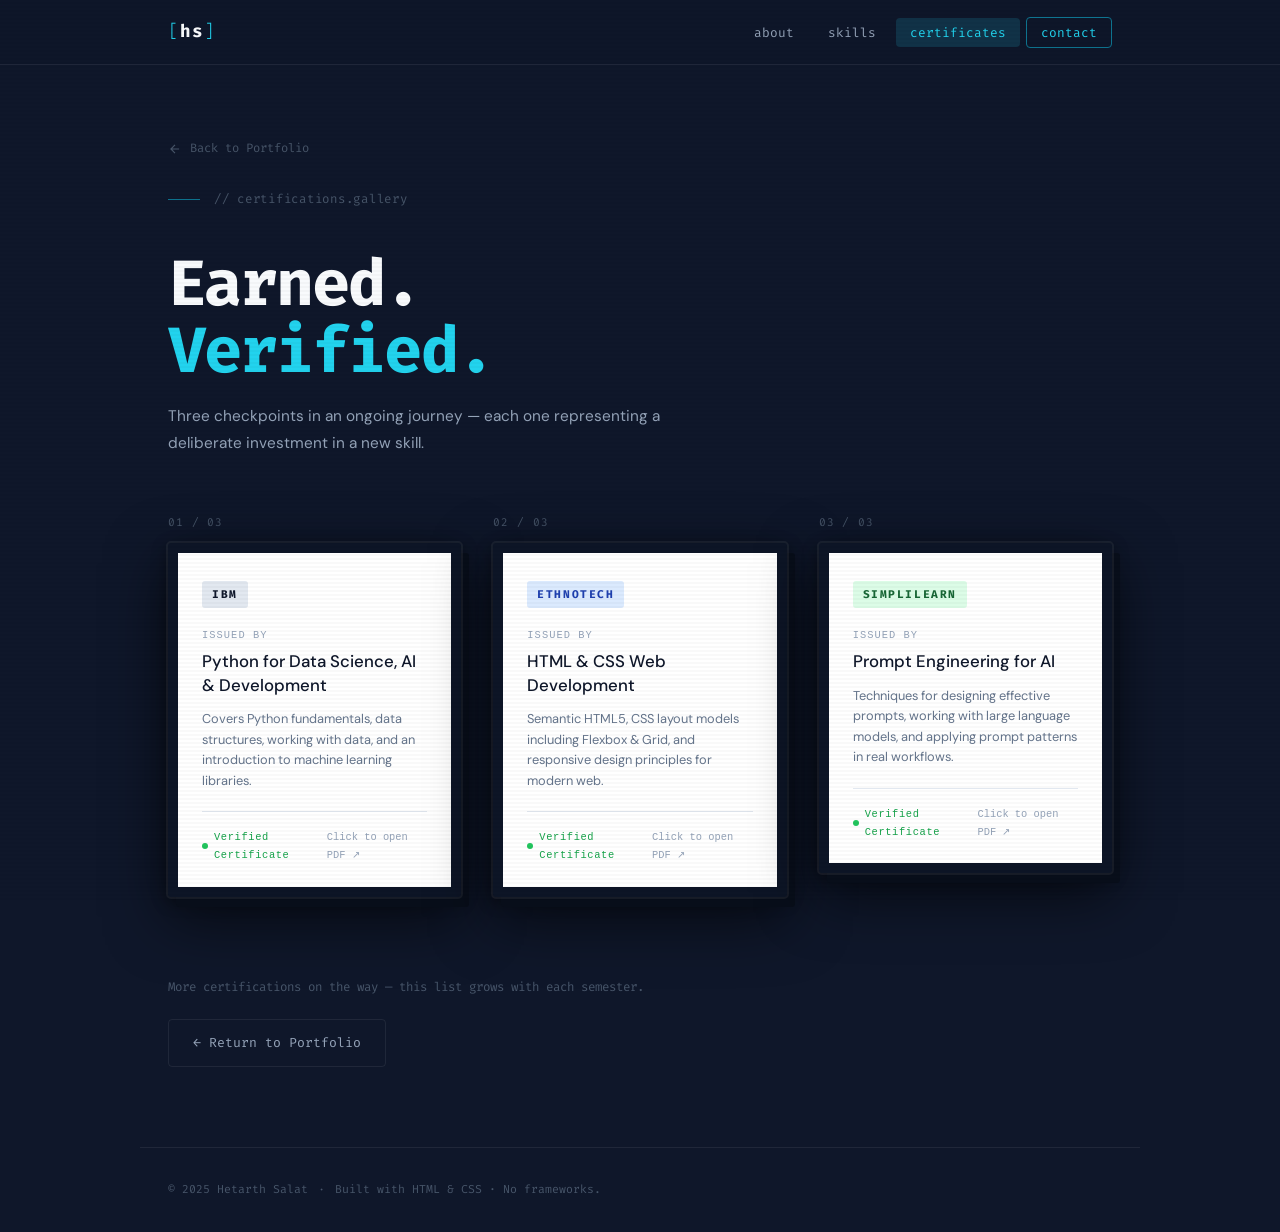
==== certifications.html @ 566e324a "Initial commit" ====
<!DOCTYPE html>
<html lang="en">
<head>
  <meta charset="UTF-8" />
  <meta name="viewport" content="width=device-width, initial-scale=1.0" />
  <title>Certifications — Hetarth Salat</title>
  <link rel="preconnect" href="https://fonts.googleapis.com" />
  <link rel="preconnect" href="https://fonts.gstatic.com" crossorigin />
  <link href="https://fonts.googleapis.com/css2?family=Fira+Code:wght@300;400;500;600;700&family=DM+Sans:wght@300;400;500&display=swap" rel="stylesheet" />
  <link rel="stylesheet" href="styles.css" />
</head>
<body>

  <div class="scanlines" aria-hidden="true"></div>

  <!-- ═══════════════════════════════
       NAVBAR
  ═══════════════════════════════ -->
  <header class="site-header">
    <nav class="nav-container">
      <a href="index.html" class="nav-logo">
        <span class="logo-bracket">[</span>hs<span class="logo-bracket">]</span>
      </a>
      <ul class="nav-links">
        <li><a href="index.html#about">about</a></li>
        <li><a href="index.html#skills">skills</a></li>
        <li><a href="certifications.html" class="nav-active">certificates</a></li>
        <li><a href="index.html#contact" class="nav-cta">contact</a></li>
      </ul>
      <button class="nav-hamburger" aria-label="Toggle menu" onclick="document.querySelector('.nav-links').classList.toggle('open')">
        <span></span><span></span><span></span>
      </button>
    </nav>
  </header>

  <main>

    <!-- ═══════════════════════════════
         PAGE HEADER
    ═══════════════════════════════ -->
    <section class="certs-page-hero">
      <a href="index.html" class="back-link">
        <svg xmlns="http://www.w3.org/2000/svg" width="14" height="14" fill="none" stroke="currentColor" stroke-width="2" viewBox="0 0 24 24"><path d="M19 12H5M12 5l-7 7 7 7"/></svg>
        Back to Portfolio
      </a>
      <div class="section-label" style="margin-top: 24px;">
        <span class="label-line"></span>
        <span class="label-text">// certifications.gallery</span>
      </div>
      <h1 class="certs-page-title">Earned.<br><span class="accent">Verified.</span></h1>
      <p class="certs-page-sub">
        Three checkpoints in an ongoing journey — each one representing a deliberate investment in a new skill.
      </p>
    </section>

    <!-- ═══════════════════════════════
         CERTIFICATE GALLERY
    ═══════════════════════════════ -->
    <section class="certs-gallery-section">
      <div class="certs-gallery-grid">

        <!-- IBM Python -->
        <article class="cert-frame-wrap">
          <div class="cert-frame-label">01 / 03</div>
          <a href="assets/ibm-python.pdf" target="_blank" rel="noopener" class="cert-frame">
            <div class="cert-frame-inner">
              <div class="cert-issuer-logo">IBM</div>
              <div class="cert-frame-body">
                <p class="cert-issued-by">Issued by</p>
                <h2 class="cert-title">Python for Data Science, AI &amp; Development</h2>
                <p class="cert-desc">
                  Covers Python fundamentals, data structures, working with data, and an introduction to machine learning libraries.
                </p>
              </div>
              <div class="cert-frame-footer">
                <span class="cert-verified">
                  <span class="verified-dot"></span>
                  Verified Certificate
                </span>
                <span class="cert-open-hint">Click to open PDF ↗</span>
              </div>
            </div>
          </a>
        </article>

        <!-- Ethnotech HTML/CSS -->
        <article class="cert-frame-wrap">
          <div class="cert-frame-label">02 / 03</div>
          <a href="assets/ethnotech-htmlcss.pdf" target="_blank" rel="noopener" class="cert-frame">
            <div class="cert-frame-inner">
              <div class="cert-issuer-logo ethnotech">Ethnotech</div>
              <div class="cert-frame-body">
                <p class="cert-issued-by">Issued by</p>
                <h2 class="cert-title">HTML &amp; CSS Web Development</h2>
                <p class="cert-desc">
                  Semantic HTML5, CSS layout models including Flexbox &amp; Grid, and responsive design principles for modern web.
                </p>
              </div>
              <div class="cert-frame-footer">
                <span class="cert-verified">
                  <span class="verified-dot"></span>
                  Verified Certificate
                </span>
                <span class="cert-open-hint">Click to open PDF ↗</span>
              </div>
            </div>
          </a>
        </article>

        <!-- Simplilearn Prompt Engineering -->
        <article class="cert-frame-wrap">
          <div class="cert-frame-label">03 / 03</div>
          <a href="assets/simplilearn-prompt.pdf" target="_blank" rel="noopener" class="cert-frame">
            <div class="cert-frame-inner">
              <div class="cert-issuer-logo simplilearn">Simplilearn</div>
              <div class="cert-frame-body">
                <p class="cert-issued-by">Issued by</p>
                <h2 class="cert-title">Prompt Engineering for AI</h2>
                <p class="cert-desc">
                  Techniques for designing effective prompts, working with large language models, and applying prompt patterns in real workflows.
                </p>
              </div>
              <div class="cert-frame-footer">
                <span class="cert-verified">
                  <span class="verified-dot"></span>
                  Verified Certificate
                </span>
                <span class="cert-open-hint">Click to open PDF ↗</span>
              </div>
            </div>
          </a>
        </article>

      </div>
    </section>

    <!-- ═══════════════════════════════
         BACK CTA
    ═══════════════════════════════ -->
    <section class="certs-back-section">
      <p class="certs-back-note">More certifications on the way — this list grows with each semester.</p>
      <a href="index.html" class="btn-ghost">← Return to Portfolio</a>
    </section>

  </main>

  <footer class="site-footer">
    <span class="footer-copy">© 2025 Hetarth Salat</span>
    <span class="footer-sep">·</span>
    <span class="footer-built">Built with HTML &amp; CSS · No frameworks.</span>
  </footer>

</body>
</html>
---- styles.css ----
/* ═══════════════════════════════════════════════════
   Hetarth Salat — Portfolio Stylesheet
   Deep Winter / Coder Mode
   Shared by index.html & certifications.html
═══════════════════════════════════════════════════ */

/* ── CSS Custom Properties ── */
:root {
  --bg:           #0f172a;
  --bg-surface:   #1a2540;
  --bg-elevated:  #1e2d45;
  --bg-card:      #162035;
  --accent:       #22d3ee;
  --accent-glow:  rgba(34, 211, 238, 0.15);
  --accent-dim:   #0e7490;
  --text:         #f8fafc;
  --text-muted:   #94a3b8;
  --text-dim:     #475569;
  --border:       rgba(255, 255, 255, 0.07);
  --border-hover: rgba(34, 211, 238, 0.35);
  --green:        #4ade80;
  --green-bg:     rgba(74, 222, 128, 0.08);

  --font-mono:    'Fira Code', 'Courier New', monospace;
  --font-body:    'DM Sans', sans-serif;

  --radius-sm:    4px;
  --radius:       8px;
  --radius-lg:    14px;
  --ease:         cubic-bezier(0.22, 1, 0.36, 1);
}

/* ── Reset ── */
*, *::before, *::after {
  box-sizing: border-box;
  margin: 0;
  padding: 0;
}

html { scroll-behavior: smooth; }

body {
  background-color: var(--bg);
  color: var(--text);
  font-family: var(--font-body);
  font-size: 16px;
  line-height: 1.75;
  min-height: 100vh;
  -webkit-font-smoothing: antialiased;
  overflow-x: hidden;
}

a { text-decoration: none; color: inherit; }
strong { color: var(--text); font-weight: 500; }
img, svg { display: block; }

/* ── Scanlines ── */
.scanlines {
  pointer-events: none;
  position: fixed;
  inset: 0;
  z-index: 999;
  background: repeating-linear-gradient(
    to bottom,
    transparent,
    transparent 2px,
    rgba(0, 0, 0, 0.04) 2px,
    rgba(0, 0, 0, 0.04) 4px
  );
  opacity: 0.6;
}

/* ── Shared utility ── */
.accent { color: var(--accent); }

/* ═══════════════════════════════════════════════════
   NAVBAR
═══════════════════════════════════════════════════ */
.site-header {
  position: sticky;
  top: 0;
  z-index: 50;
  backdrop-filter: blur(14px);
  -webkit-backdrop-filter: blur(14px);
  background: rgba(15, 23, 42, 0.82);
  border-bottom: 1px solid var(--border);
}

.nav-container {
  max-width: 1000px;
  margin: 0 auto;
  padding: 0 28px;
  height: 64px;
  display: flex;
  align-items: center;
  justify-content: space-between;
}

.nav-logo {
  font-family: var(--font-mono);
  font-size: 1.1rem;
  font-weight: 700;
  color: var(--text);
  letter-spacing: 0.06em;
  transition: color 0.2s;
}
.nav-logo:hover { color: var(--accent); }

.logo-bracket {
  color: var(--accent);
  font-weight: 300;
}

.nav-links {
  list-style: none;
  display: flex;
  align-items: center;
  gap: 6px;
}

.nav-links a {
  font-family: var(--font-mono);
  font-size: 0.8rem;
  color: var(--text-muted);
  padding: 6px 14px;
  border-radius: var(--radius-sm);
  transition: color 0.2s, background 0.2s;
}
.nav-links a:hover,
.nav-links a.nav-active {
  color: var(--accent);
  background: var(--accent-glow);
}

.nav-cta {
  border: 1px solid var(--accent-dim) !important;
  color: var(--accent) !important;
}
.nav-cta:hover {
  background: var(--accent) !important;
  color: var(--bg) !important;
}

/* Hamburger */
.nav-hamburger {
  display: none;
  flex-direction: column;
  gap: 5px;
  background: none;
  border: none;
  cursor: pointer;
  padding: 6px;
}
.nav-hamburger span {
  display: block;
  width: 22px;
  height: 2px;
  background: var(--text-muted);
  border-radius: 2px;
  transition: 0.3s;
}

/* ═══════════════════════════════════════════════════
   SECTION SHARED ELEMENTS
═══════════════════════════════════════════════════ */
.section-label {
  display: flex;
  align-items: center;
  gap: 14px;
  margin-bottom: 40px;
}

.label-line {
  width: 32px;
  height: 1px;
  background: var(--accent-dim);
}

.label-text {
  font-family: var(--font-mono);
  font-size: 0.78rem;
  color: var(--text-dim);
  letter-spacing: 0.06em;
}

/* Buttons */
.btn-primary {
  display: inline-flex;
  align-items: center;
  gap: 8px;
  font-family: var(--font-mono);
  font-size: 0.82rem;
  padding: 12px 24px;
  background: var(--accent);
  color: var(--bg);
  border-radius: var(--radius-sm);
  font-weight: 600;
  transition: opacity 0.2s, transform 0.2s var(--ease);
}
.btn-primary:hover { opacity: 0.88; transform: translateY(-1px); }

.btn-ghost {
  display: inline-flex;
  align-items: center;
  gap: 8px;
  font-family: var(--font-mono);
  font-size: 0.82rem;
  padding: 12px 24px;
  background: transparent;
  color: var(--text-muted);
  border: 1px solid var(--border);
  border-radius: var(--radius-sm);
  transition: color 0.2s, border-color 0.2s, transform 0.2s var(--ease);
}
.btn-ghost:hover {
  color: var(--accent);
  border-color: var(--accent-dim);
  transform: translateY(-1px);
}

/* ═══════════════════════════════════════════════════
   HERO
═══════════════════════════════════════════════════ */
.hero-section {
  position: relative;
  max-width: 1000px;
  margin: 0 auto;
  padding: 110px 28px 90px;
  overflow: hidden;
  animation: fadeSlideUp 0.8s var(--ease) both;
}

@keyframes fadeSlideUp {
  from { opacity: 0; transform: translateY(32px); }
  to   { opacity: 1; transform: translateY(0); }
}

.hero-eyebrow {
  display: inline-flex;
  align-items: center;
  gap: 10px;
  font-family: var(--font-mono);
  font-size: 0.76rem;
  color: var(--text-dim);
  margin-bottom: 24px;
  letter-spacing: 0.08em;
  text-transform: uppercase;
}

.eyebrow-dot {
  width: 6px;
  height: 6px;
  background: var(--accent);
  border-radius: 50%;
  animation: pulse 2s ease-in-out infinite;
}

@keyframes pulse {
  0%, 100% { box-shadow: 0 0 0 0 rgba(34,211,238,0.5); }
  50%       { box-shadow: 0 0 0 7px rgba(34,211,238,0); }
}

.hero-inner { position: relative; z-index: 1; }

.hero-name {
  font-family: var(--font-mono);
  font-size: clamp(2.8rem, 7vw, 5.2rem);
  font-weight: 700;
  line-height: 1.05;
  letter-spacing: -0.03em;
  margin-bottom: 20px;
}

.hero-name-line {
  display: block;
}

.hero-descriptor {
  font-family: var(--font-body);
  font-size: 1rem;
  color: var(--text-muted);
  margin-bottom: 36px;
}

.descriptor-tag {
  font-family: var(--font-mono);
  font-size: 0.8rem;
  color: var(--text-dim);
  margin: 0 6px;
}

.hero-actions {
  display: flex;
  gap: 14px;
  flex-wrap: wrap;
}

/* Decorative Art */
.hero-grid-art {
  position: absolute;
  right: 0;
  top: 50%;
  transform: translateY(-50%);
  width: 280px;
  height: 260px;
  opacity: 0.08;
  pointer-events: none;
}

.grid-line {
  position: absolute;
  background: var(--accent);
}
.gl-1 { width: 1px; height: 100%; left: 33%; }
.gl-2 { width: 1px; height: 100%; left: 66%; }
.gl-3 { width: 100%; height: 1px; top: 50%; }

.grid-number {
  position: absolute;
  font-family: var(--font-mono);
  font-size: 0.6rem;
  color: var(--accent);
}
.gn-1 { top: 4px; left: 34%; }
.gn-2 { top: 4px; left: 67%; }
.gn-3 { top: 52%; left: 4px; }

/* ═══════════════════════════════════════════════════
   ABOUT
═══════════════════════════════════════════════════ */
.about-section {
  max-width: 1000px;
  margin: 0 auto;
  padding: 80px 28px;
  animation: fadeSlideUp 0.8s 0.1s var(--ease) both;
}

.about-grid {
  display: grid;
  grid-template-columns: 1fr 1fr;
  gap: 36px;
  align-items: start;
}

/* Code panel */
.about-code-panel {
  background: var(--bg-card);
  border: 1px solid var(--border);
  border-radius: var(--radius-lg);
  overflow: hidden;
  font-family: var(--font-mono);
}

.code-panel-header {
  display: flex;
  align-items: center;
  gap: 7px;
  padding: 12px 16px;
  background: rgba(0,0,0,0.25);
  border-bottom: 1px solid var(--border);
}

.dot {
  width: 12px;
  height: 12px;
  border-radius: 50%;
}
.dot.red    { background: #ff5f57; }
.dot.yellow { background: #febc2e; }
.dot.green  { background: #28c840; }

.code-filename {
  font-size: 0.72rem;
  color: var(--text-dim);
  margin-left: 6px;
  letter-spacing: 0.04em;
}

.code-body {
  padding: 24px 22px;
  font-size: 0.82rem;
  line-height: 2;
  overflow-x: auto;
}

.json-brace { color: var(--text-muted); }
.json-key   { color: var(--accent); }
.json-str   { color: #a5f3fc; }

/* Narrative */
.about-heading {
  font-family: var(--font-mono);
  font-size: clamp(1.8rem, 4vw, 2.8rem);
  font-weight: 700;
  line-height: 1.15;
  letter-spacing: -0.02em;
  margin-bottom: 24px;
}

.about-body {
  font-size: 0.95rem;
  color: var(--text-muted);
  margin-bottom: 14px;
}

.about-quote {
  font-family: var(--font-mono);
  font-size: 0.82rem !important;
  color: var(--text-dim) !important;
  border-left: 2px solid var(--accent-dim);
  padding: 10px 16px;
  background: var(--accent-glow);
  border-radius: 0 var(--radius-sm) var(--radius-sm) 0;
  margin-top: 20px;
  margin-bottom: 24px !important;
}

.about-tags {
  display: flex;
  flex-wrap: wrap;
  gap: 8px;
}

.tag {
  font-family: var(--font-mono);
  font-size: 0.72rem;
  padding: 4px 12px;
  border-radius: 20px;
  border: 1px solid var(--border-hover);
  color: var(--accent);
  background: var(--accent-glow);
  letter-spacing: 0.04em;
}

/* ═══════════════════════════════════════════════════
   SKILLS
═══════════════════════════════════════════════════ */
.skills-section {
  max-width: 1000px;
  margin: 0 auto;
  padding: 80px 28px;
  animation: fadeSlideUp 0.8s 0.2s var(--ease) both;
}

.section-subtitle {
  font-family: var(--font-mono);
  font-size: 0.78rem;
  color: var(--text-dim);
  margin-top: -26px;
  margin-bottom: 44px;
}

/* 4-column auto-fit grid */
.skills-grid {
  display: grid;
  grid-template-columns: repeat(auto-fit, minmax(150px, 1fr));
  gap: 18px;
}

.skill-card {
  background: var(--bg-card);
  border: 1px solid var(--border);
  border-radius: var(--radius);
  padding: 22px 18px 20px;
  transition: border-color 0.25s, transform 0.25s var(--ease), box-shadow 0.25s;
  cursor: default;
}

.skill-card:hover {
  border-color: var(--border-hover);
  transform: translateY(-5px);
  box-shadow: 0 16px 40px rgba(0,0,0,0.3);
}

.skill-card-top {
  display: flex;
  align-items: center;
  justify-content: space-between;
  margin-bottom: 14px;
}

.skill-lang-tag {
  font-family: var(--font-mono);
  font-size: 0.68rem;
  color: var(--accent);
  letter-spacing: 0.06em;
}

.skill-status {
  font-family: var(--font-mono);
  font-size: 0.62rem;
  color: var(--green);
  background: var(--green-bg);
  border: 1px solid rgba(74,222,128,0.2);
  padding: 2px 7px;
  border-radius: 20px;
}

.skill-name {
  font-family: var(--font-mono);
  font-size: 0.94rem;
  font-weight: 600;
  color: var(--text);
  margin-bottom: 10px;
}

.skill-focus {
  font-size: 0.78rem;
  color: var(--text-dim);
  line-height: 1.5;
  margin-bottom: 18px;
  min-height: 52px;
}

.focus-label {
  font-family: var(--font-mono);
  color: var(--text-muted);
  font-size: 0.72rem;
  display: block;
  margin-bottom: 4px;
}

.skill-progress-wrap {
  display: flex;
  align-items: center;
  gap: 10px;
}

.skill-progress-bar {
  flex: 1;
  height: 3px;
  background: rgba(255,255,255,0.06);
  border-radius: 2px;
  overflow: hidden;
  position: relative;
}

.skill-progress-bar::after {
  content: '';
  display: block;
  height: 100%;
  width: var(--pct);
  background: var(--accent);
  border-radius: 2px;
  transition: width 1.2s var(--ease);
}

.skill-pct {
  font-family: var(--font-mono);
  font-size: 0.68rem;
  color: var(--text-dim);
  min-width: 28px;
}

.skills-note {
  display: flex;
  align-items: center;
  gap: 10px;
  margin-top: 28px;
  font-family: var(--font-mono);
  font-size: 0.74rem;
  color: var(--text-dim);
}

.note-icon { color: var(--accent); }

/* ═══════════════════════════════════════════════════
   CERTS CTA BANNER (index page)
═══════════════════════════════════════════════════ */
.certs-cta-section {
  max-width: 1000px;
  margin: 0 auto;
  padding: 0 28px 80px;
}

.certs-cta-inner {
  display: flex;
  align-items: center;
  justify-content: space-between;
  flex-wrap: wrap;
  gap: 24px;
  background: var(--bg-elevated);
  border: 1px solid var(--border);
  border-radius: var(--radius-lg);
  padding: 32px 36px;
  position: relative;
  overflow: hidden;
}

.certs-cta-inner::before {
  content: '';
  position: absolute;
  top: 0; left: 0; right: 0;
  height: 1px;
  background: linear-gradient(to right, transparent, var(--accent), transparent);
}

.certs-cta-heading {
  font-family: var(--font-mono);
  font-size: 1.2rem;
  font-weight: 600;
  color: var(--text);
  margin-bottom: 6px;
}

.certs-cta-body {
  font-size: 0.88rem;
  color: var(--text-muted);
}

.certs-cta-btn {
  display: inline-flex;
  align-items: center;
  gap: 10px;
  font-family: var(--font-mono);
  font-size: 0.82rem;
  font-weight: 600;
  padding: 13px 26px;
  background: var(--accent);
  color: var(--bg);
  border-radius: var(--radius-sm);
  white-space: nowrap;
  transition: opacity 0.2s, transform 0.2s var(--ease);
}
.certs-cta-btn:hover { opacity: 0.88; transform: translateY(-2px); }

/* ═══════════════════════════════════════════════════
   CONTACT
═══════════════════════════════════════════════════ */
.contact-section {
  max-width: 1000px;
  margin: 0 auto;
  padding: 80px 28px;
  border-top: 1px solid var(--border);
}

.contact-heading {
  font-family: var(--font-mono);
  font-size: clamp(1.8rem, 4vw, 2.8rem);
  font-weight: 700;
  letter-spacing: -0.02em;
  margin-bottom: 12px;
}

.contact-sub {
  font-size: 0.95rem;
  color: var(--text-muted);
  margin-bottom: 44px;
  max-width: 500px;
}

.contact-links {
  display: flex;
  flex-direction: column;
  gap: 12px;
  max-width: 560px;
}

.contact-item {
  display: flex;
  align-items: center;
  gap: 16px;
  padding: 18px 20px;
  background: var(--bg-card);
  border: 1px solid var(--border);
  border-radius: var(--radius);
  transition: border-color 0.2s, background 0.2s, transform 0.2s var(--ease);
}

.contact-item:hover {
  border-color: var(--border-hover);
  background: var(--bg-elevated);
  transform: translateX(5px);
}

.contact-item-icon {
  width: 36px;
  height: 36px;
  display: flex;
  align-items: center;
  justify-content: center;
  background: var(--accent-glow);
  border-radius: var(--radius-sm);
  color: var(--accent);
  flex-shrink: 0;
}

.contact-item-body {
  flex: 1;
  display: flex;
  flex-direction: column;
  gap: 2px;
}

.contact-item-label {
  font-family: var(--font-mono);
  font-size: 0.7rem;
  color: var(--accent);
  text-transform: uppercase;
  letter-spacing: 0.08em;
}

.contact-item-value {
  font-size: 0.88rem;
  color: var(--text-muted);
  transition: color 0.2s;
}

.contact-item:hover .contact-item-value { color: var(--text); }

.contact-item-arrow {
  font-family: var(--font-mono);
  font-size: 1rem;
  color: var(--text-dim);
  transition: color 0.2s, transform 0.2s;
}

.contact-item:hover .contact-item-arrow {
  color: var(--accent);
  transform: translate(3px, -3px);
}

/* ═══════════════════════════════════════════════════
   SITE FOOTER
═══════════════════════════════════════════════════ */
.site-footer {
  max-width: 1000px;
  margin: 0 auto;
  padding: 28px;
  display: flex;
  align-items: center;
  gap: 12px;
  border-top: 1px solid var(--border);
}

.footer-copy,
.footer-built {
  font-family: var(--font-mono);
  font-size: 0.72rem;
  color: var(--text-dim);
}

.footer-sep { color: var(--text-dim); }

/* ═══════════════════════════════════════════════════
   CERTIFICATIONS PAGE
═══════════════════════════════════════════════════ */
.certs-page-hero {
  max-width: 1000px;
  margin: 0 auto;
  padding: 72px 28px 56px;
  animation: fadeSlideUp 0.8s var(--ease) both;
}

.back-link {
  display: inline-flex;
  align-items: center;
  gap: 8px;
  font-family: var(--font-mono);
  font-size: 0.76rem;
  color: var(--text-dim);
  transition: color 0.2s;
}
.back-link:hover { color: var(--accent); }

.certs-page-title {
  font-family: var(--font-mono);
  font-size: clamp(2.2rem, 6vw, 4rem);
  font-weight: 700;
  line-height: 1.05;
  letter-spacing: -0.03em;
  margin-bottom: 18px;
}

.certs-page-sub {
  font-size: 0.96rem;
  color: var(--text-muted);
  max-width: 560px;
}

/* Gallery */
.certs-gallery-section {
  max-width: 1000px;
  margin: 0 auto;
  padding: 0 28px 80px;
}

.certs-gallery-grid {
  display: grid;
  grid-template-columns: repeat(3, 1fr);
  gap: 32px;
  align-items: start;
}

.cert-frame-wrap {
  display: flex;
  flex-direction: column;
  gap: 10px;
}

.cert-frame-label {
  font-family: var(--font-mono);
  font-size: 0.7rem;
  color: var(--text-dim);
  letter-spacing: 0.08em;
}

/* The "physical frame" look */
.cert-frame {
  display: block;

  /* White mat + thick dark frame */
  background: #ffffff;
  border: 10px solid #0d1526;
  outline: 2px solid rgba(255,255,255,0.06);

  /* Deep shadow like a frame on a wall */
  box-shadow:
    8px 10px 0px #080e1a,
    0 20px 60px rgba(0, 0, 0, 0.65),
    0 4px 16px rgba(0, 0, 0, 0.4),
    inset 0 0 0 1px rgba(255,255,255,0.12);

  border-radius: 3px;
  transition:
    transform 0.35s var(--ease),
    box-shadow 0.35s var(--ease);
}

.cert-frame:hover {
  transform: translateY(-8px) rotate(-0.6deg);
  box-shadow:
    10px 20px 0px #080e1a,
    0 36px 80px rgba(0, 0, 0, 0.7),
    0 6px 20px rgba(0, 0, 0, 0.4),
    inset 0 0 0 1px rgba(255,255,255,0.14);
}

.cert-frame-inner {
  padding: 28px 24px 22px;
  display: flex;
  flex-direction: column;
  min-height: 260px;
  gap: 0;
}

/* Issuer logo / badge */
.cert-issuer-logo {
  font-family: var(--font-mono);
  font-size: 0.7rem;
  font-weight: 700;
  letter-spacing: 0.14em;
  text-transform: uppercase;
  color: #0f172a;
  background: #e2e8f0;
  padding: 4px 10px;
  border-radius: 3px;
  display: inline-block;
  margin-bottom: 18px;
  width: fit-content;
}

.cert-issuer-logo.ethnotech { background: #dbeafe; color: #1e40af; }
.cert-issuer-logo.simplilearn { background: #dcfce7; color: #166534; }

.cert-frame-body { flex: 1; }

.cert-issued-by {
  font-family: 'Courier New', monospace;
  font-size: 0.65rem;
  color: #94a3b8;
  text-transform: uppercase;
  letter-spacing: 0.1em;
  margin-bottom: 6px;
}

.cert-title {
  font-family: var(--font-body);
  font-size: 1.05rem;
  font-weight: 500;
  color: #0f172a;
  line-height: 1.4;
  margin-bottom: 12px;
}

.cert-desc {
  font-family: var(--font-body);
  font-size: 0.8rem;
  color: #64748b;
  line-height: 1.6;
}

.cert-frame-footer {
  display: flex;
  align-items: center;
  justify-content: space-between;
  margin-top: 20px;
  padding-top: 16px;
  border-top: 1px solid #e2e8f0;
}

.cert-verified {
  display: flex;
  align-items: center;
  gap: 6px;
  font-family: 'Courier New', monospace;
  font-size: 0.65rem;
  color: #16a34a;
  letter-spacing: 0.06em;
}

.verified-dot {
  width: 6px;
  height: 6px;
  background: #22c55e;
  border-radius: 50%;
  flex-shrink: 0;
}

.cert-open-hint {
  font-family: 'Courier New', monospace;
  font-size: 0.65rem;
  color: #94a3b8;
  transition: color 0.2s;
}

.cert-frame:hover .cert-open-hint { color: #0ea5e9; }

/* Back section */
.certs-back-section {
  max-width: 1000px;
  margin: 0 auto;
  padding: 0 28px 80px;
  display: flex;
  flex-direction: column;
  align-items: flex-start;
  gap: 20px;
}

.certs-back-note {
  font-family: var(--font-mono);
  font-size: 0.78rem;
  color: var(--text-dim);
}

/* ═══════════════════════════════════════════════════
   RESPONSIVE
═══════════════════════════════════════════════════ */

/* Tablet */
@media (max-width: 820px) {
  .about-grid {
    grid-template-columns: 1fr;
  }

  .certs-gallery-grid {
    grid-template-columns: repeat(2, 1fr);
  }

  .hero-grid-art { display: none; }
}

/* Mobile */
@media (max-width: 600px) {
  .nav-links {
    display: none;
    position: absolute;
    top: 64px;
    left: 0; right: 0;
    background: #0d1628;
    border-bottom: 1px solid var(--border);
    flex-direction: column;
    padding: 16px;
    gap: 4px;
  }

  .nav-links.open { display: flex; }
  .nav-hamburger { display: flex; }

  .skills-grid {
    grid-template-columns: repeat(auto-fit, minmax(150px, 1fr));
  }

  .certs-gallery-grid {
    grid-template-columns: 1fr;
    max-width: 360px;
    margin: 0 auto;
  }

  .certs-cta-inner {
    flex-direction: column;
    align-items: flex-start;
  }

  .hero-actions {
    flex-direction: column;
  }

  .hero-section,
  .about-section,
  .skills-section,
  .contact-section,
  .certs-page-hero,
  .certs-gallery-section,
  .certs-back-section,
  .certs-cta-section {
    padding-left: 18px;
    padding-right: 18px;
  }

  .nav-container { padding: 0 18px; }

  .contact-links { max-width: 100%; }
}
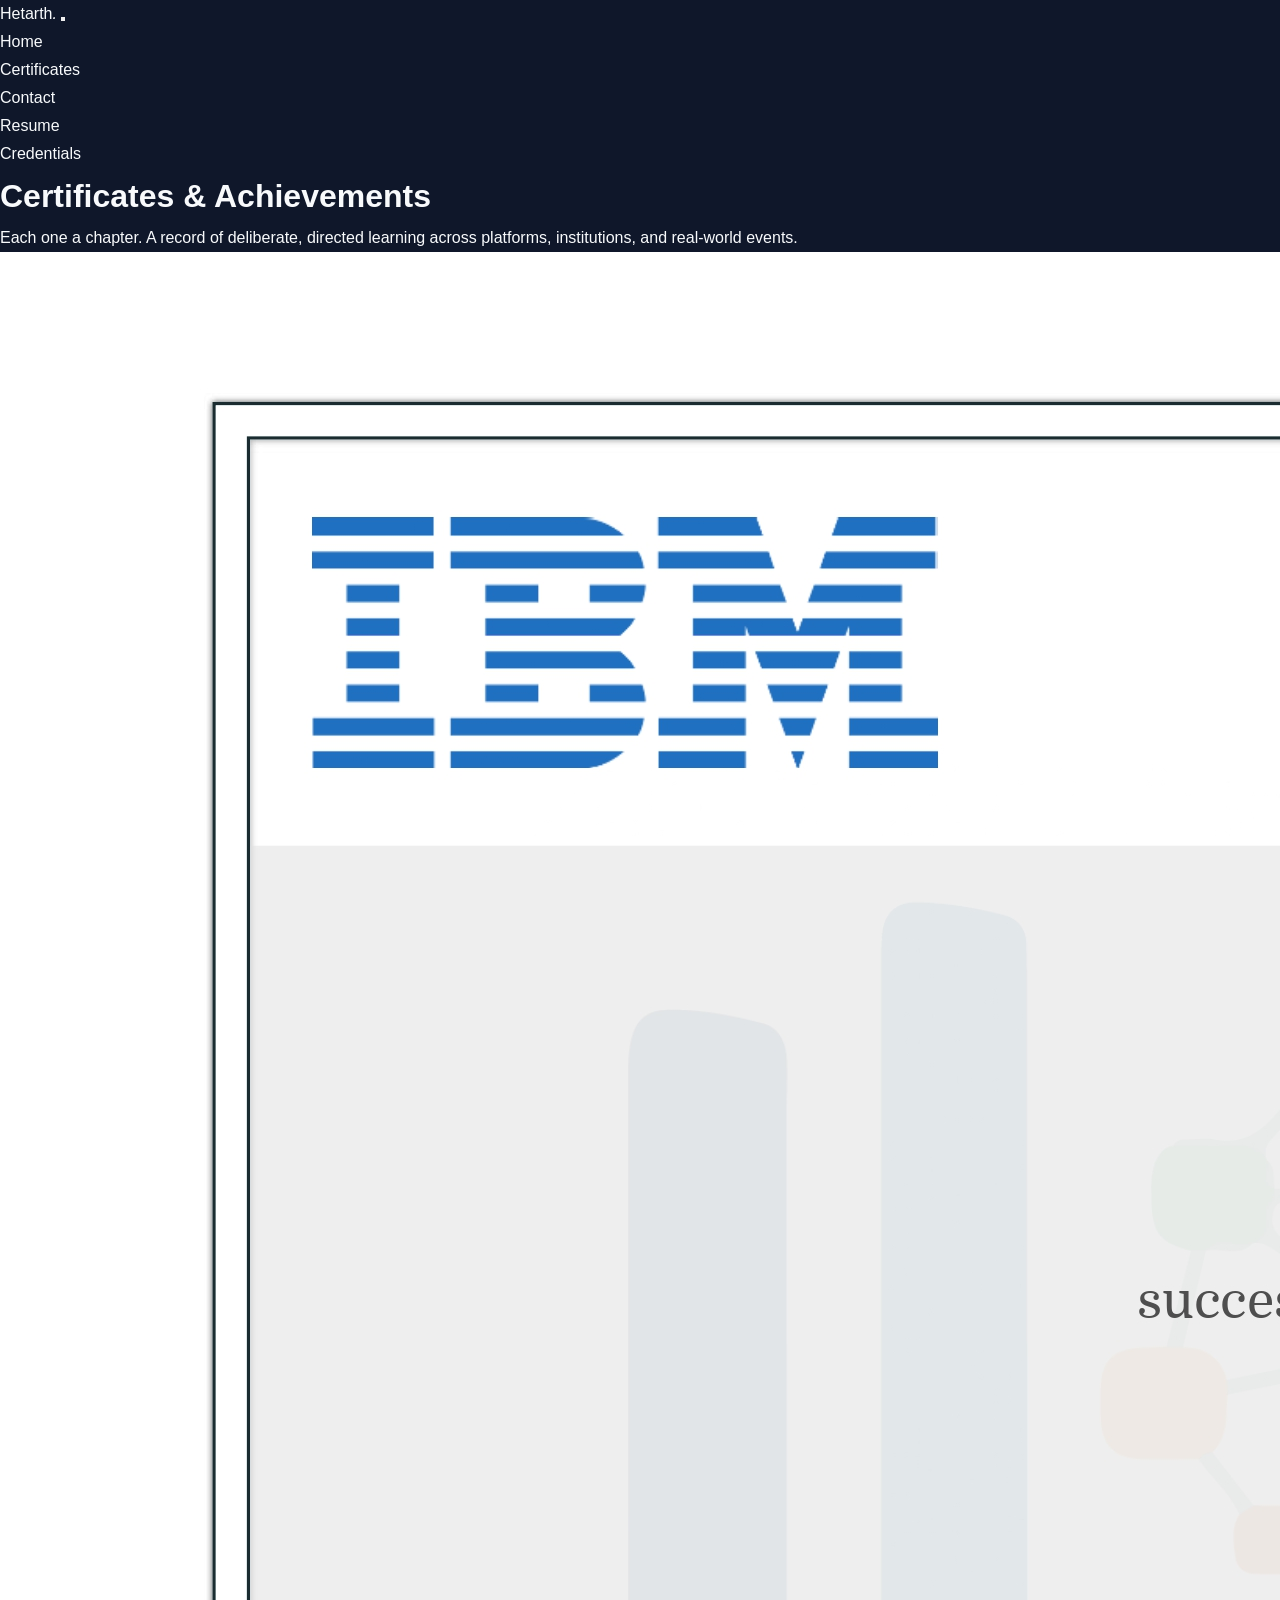
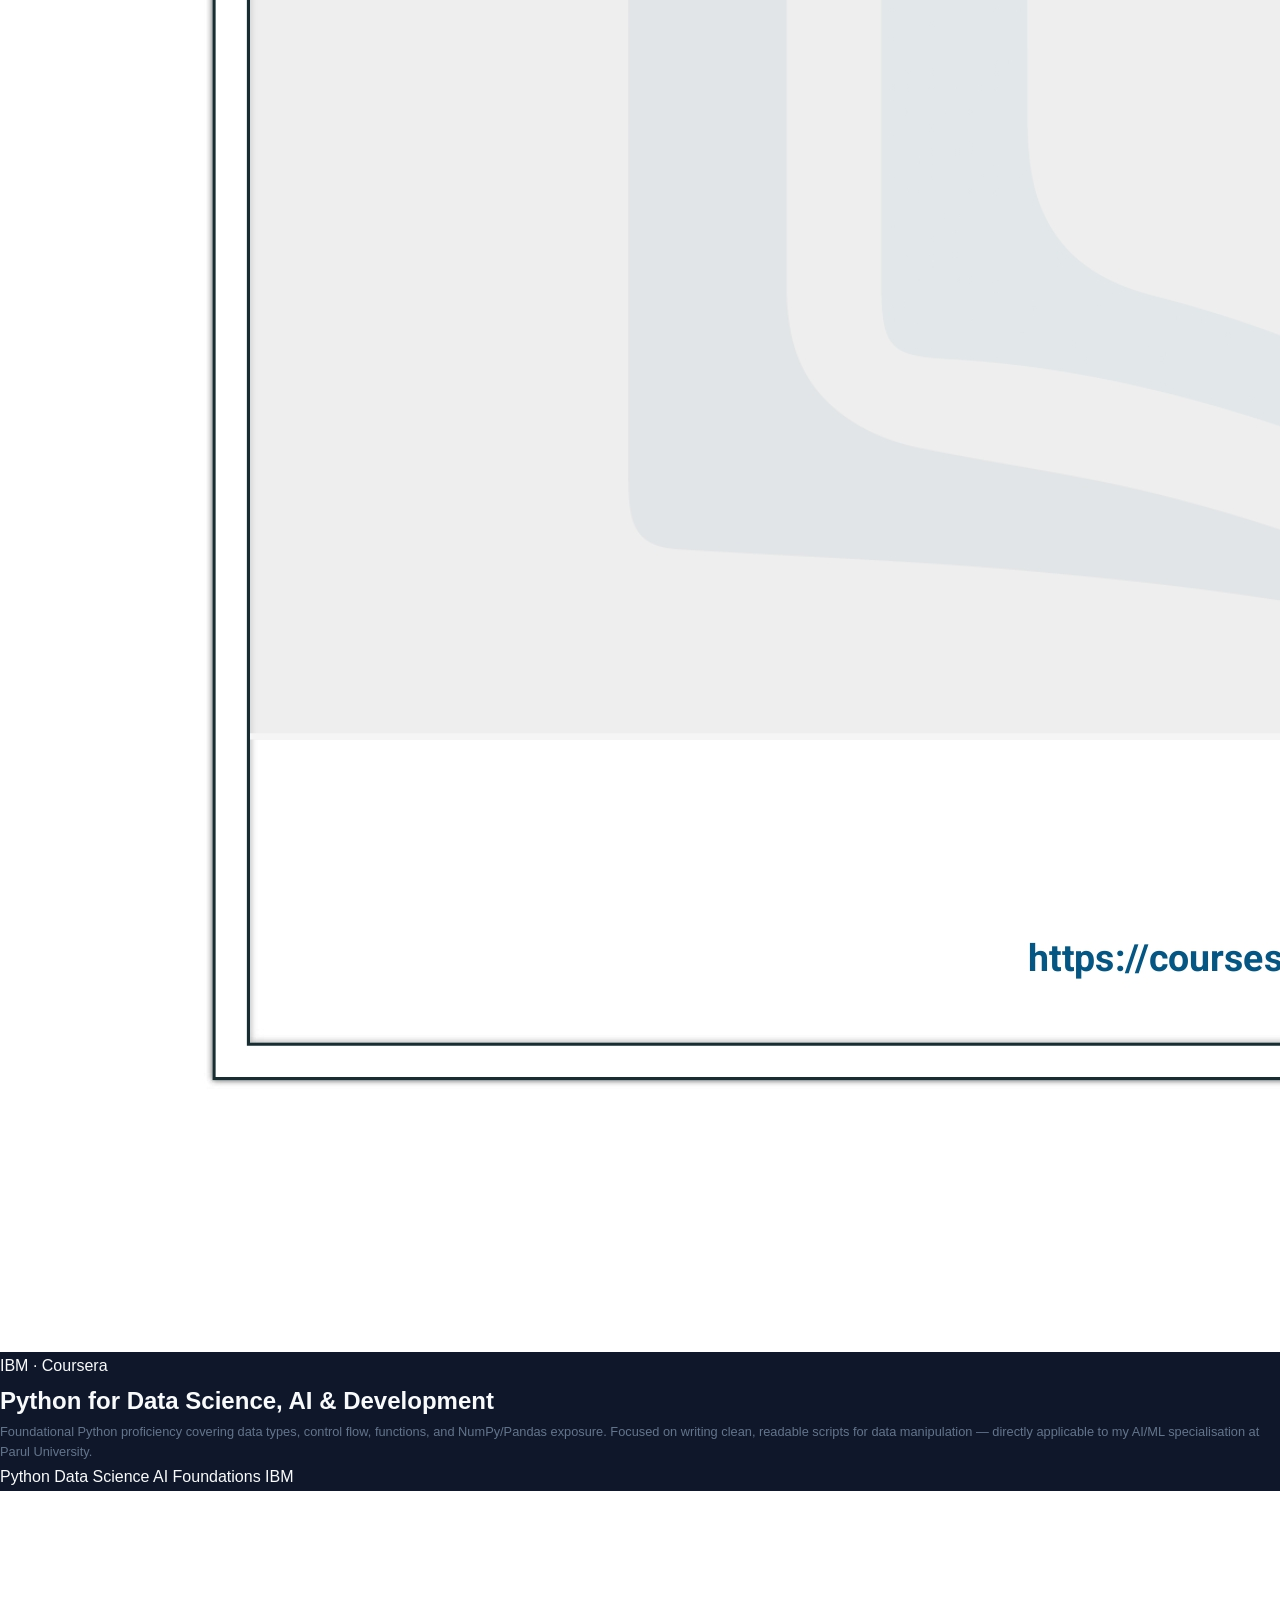
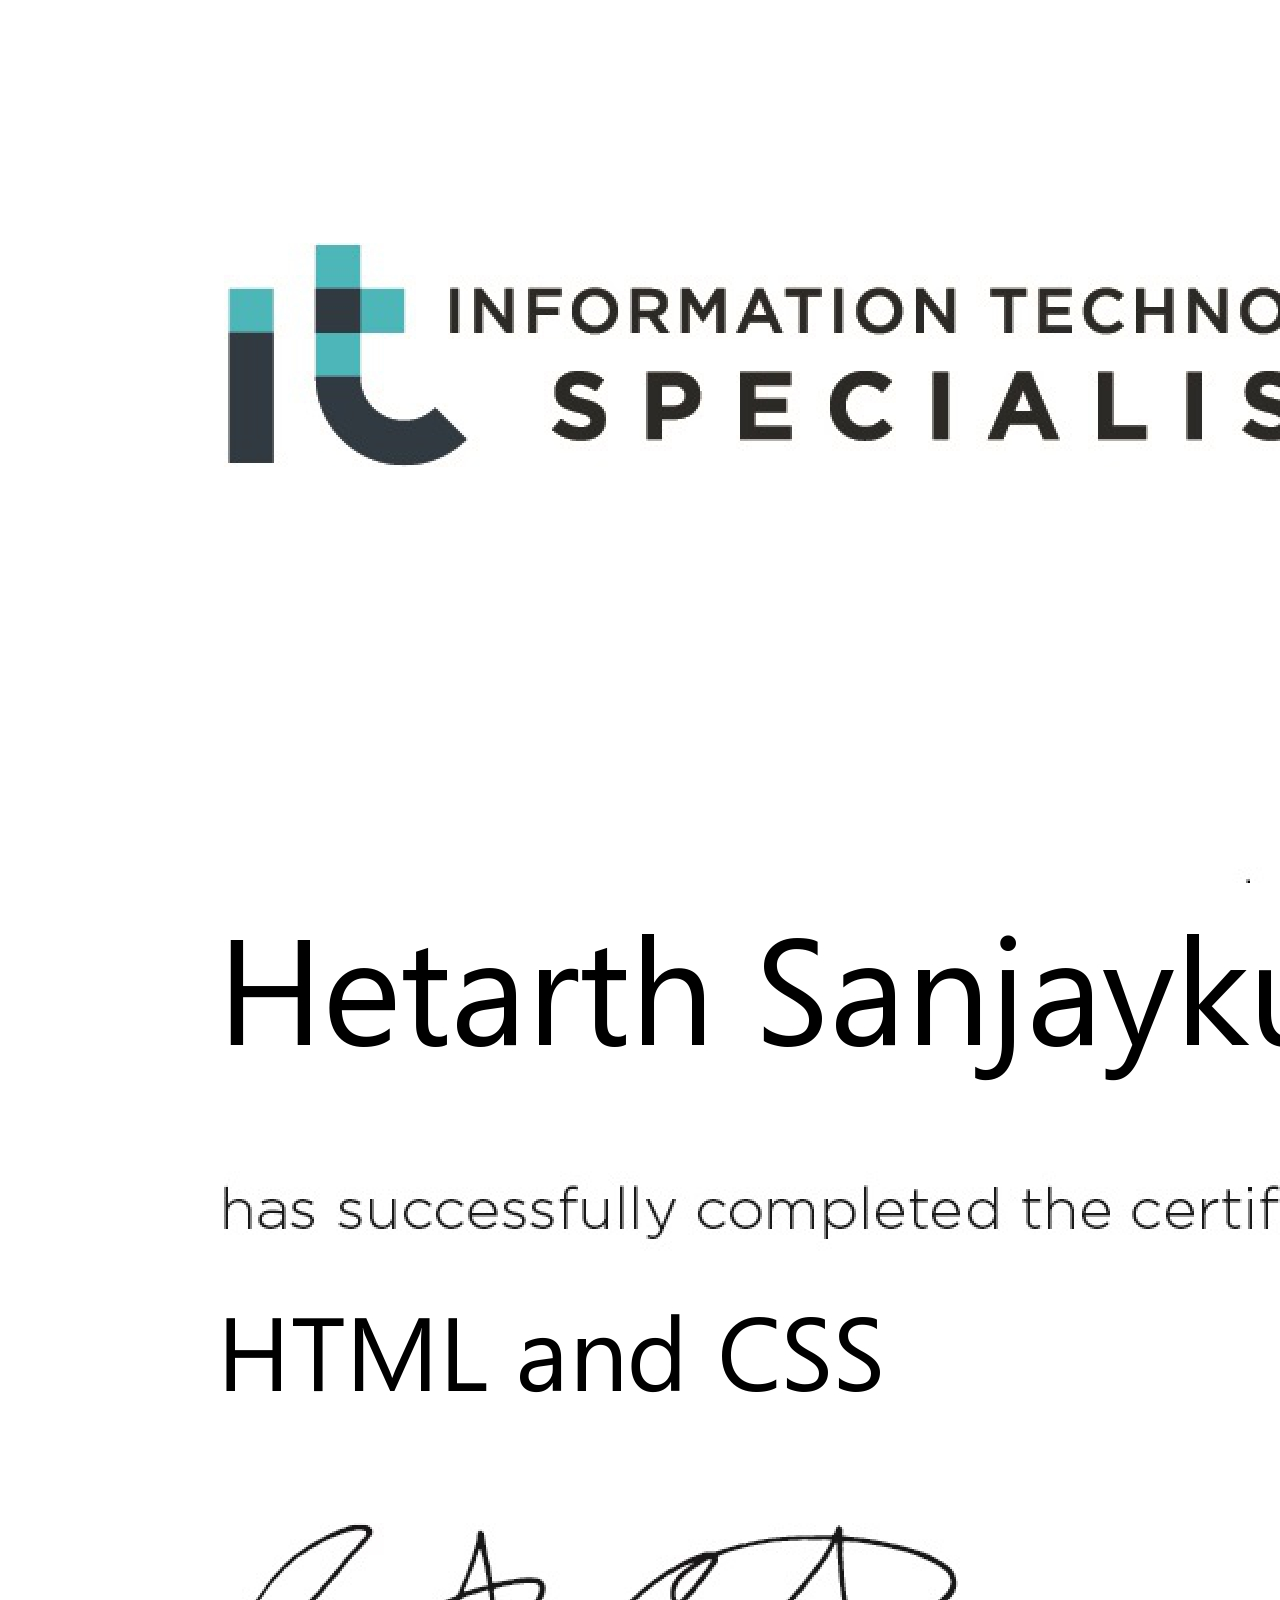
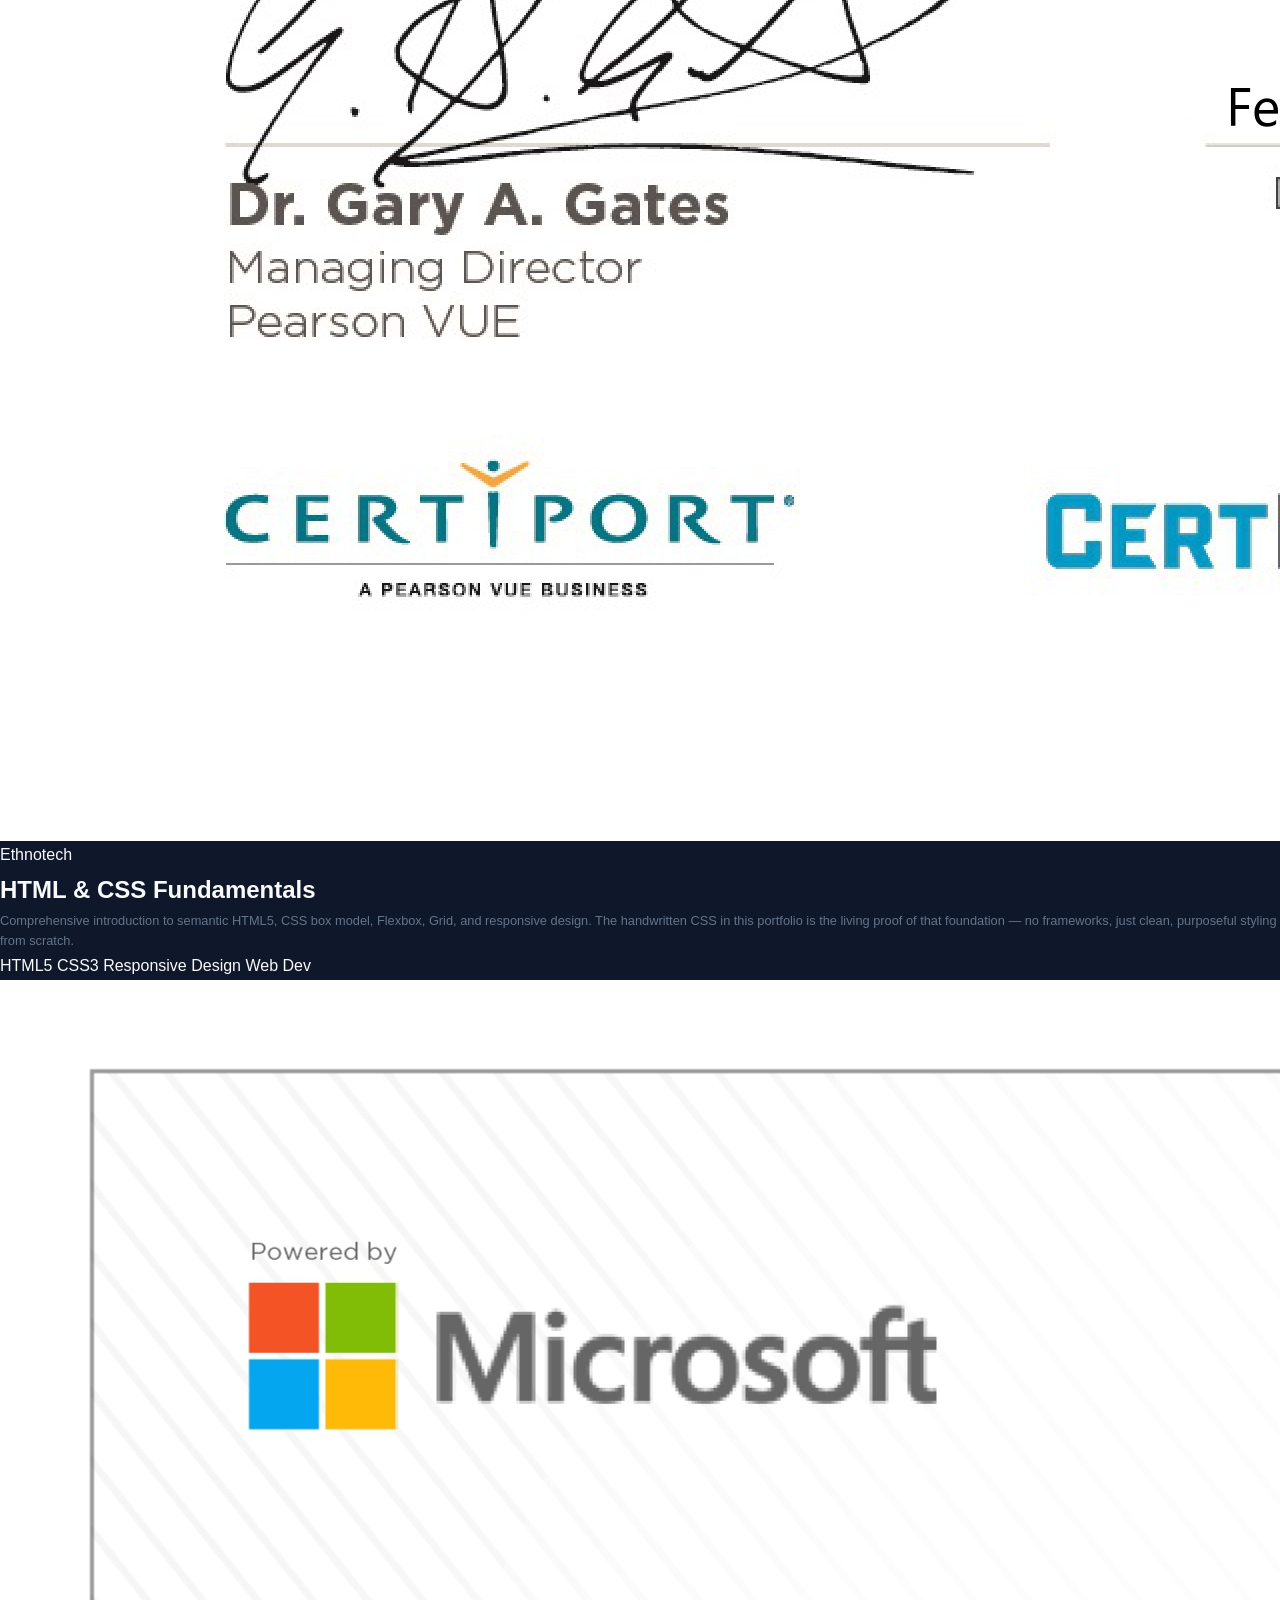
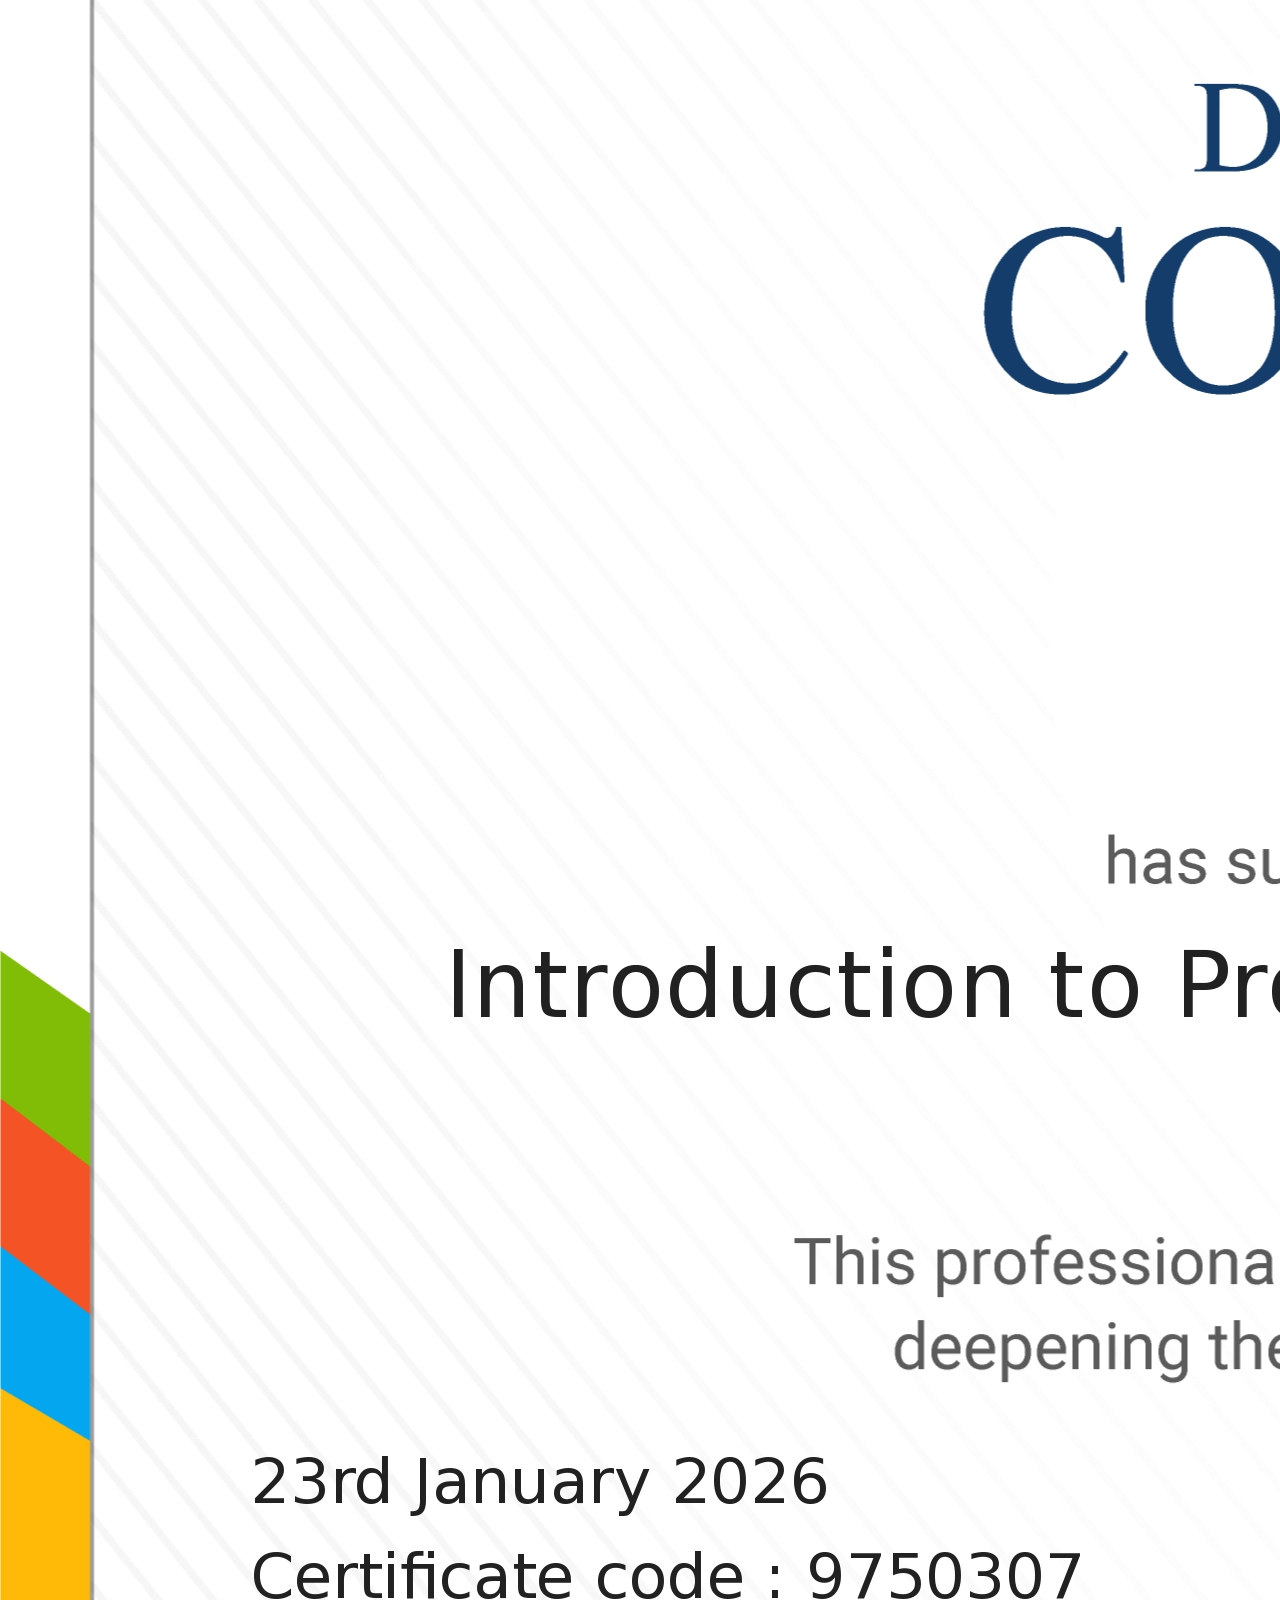
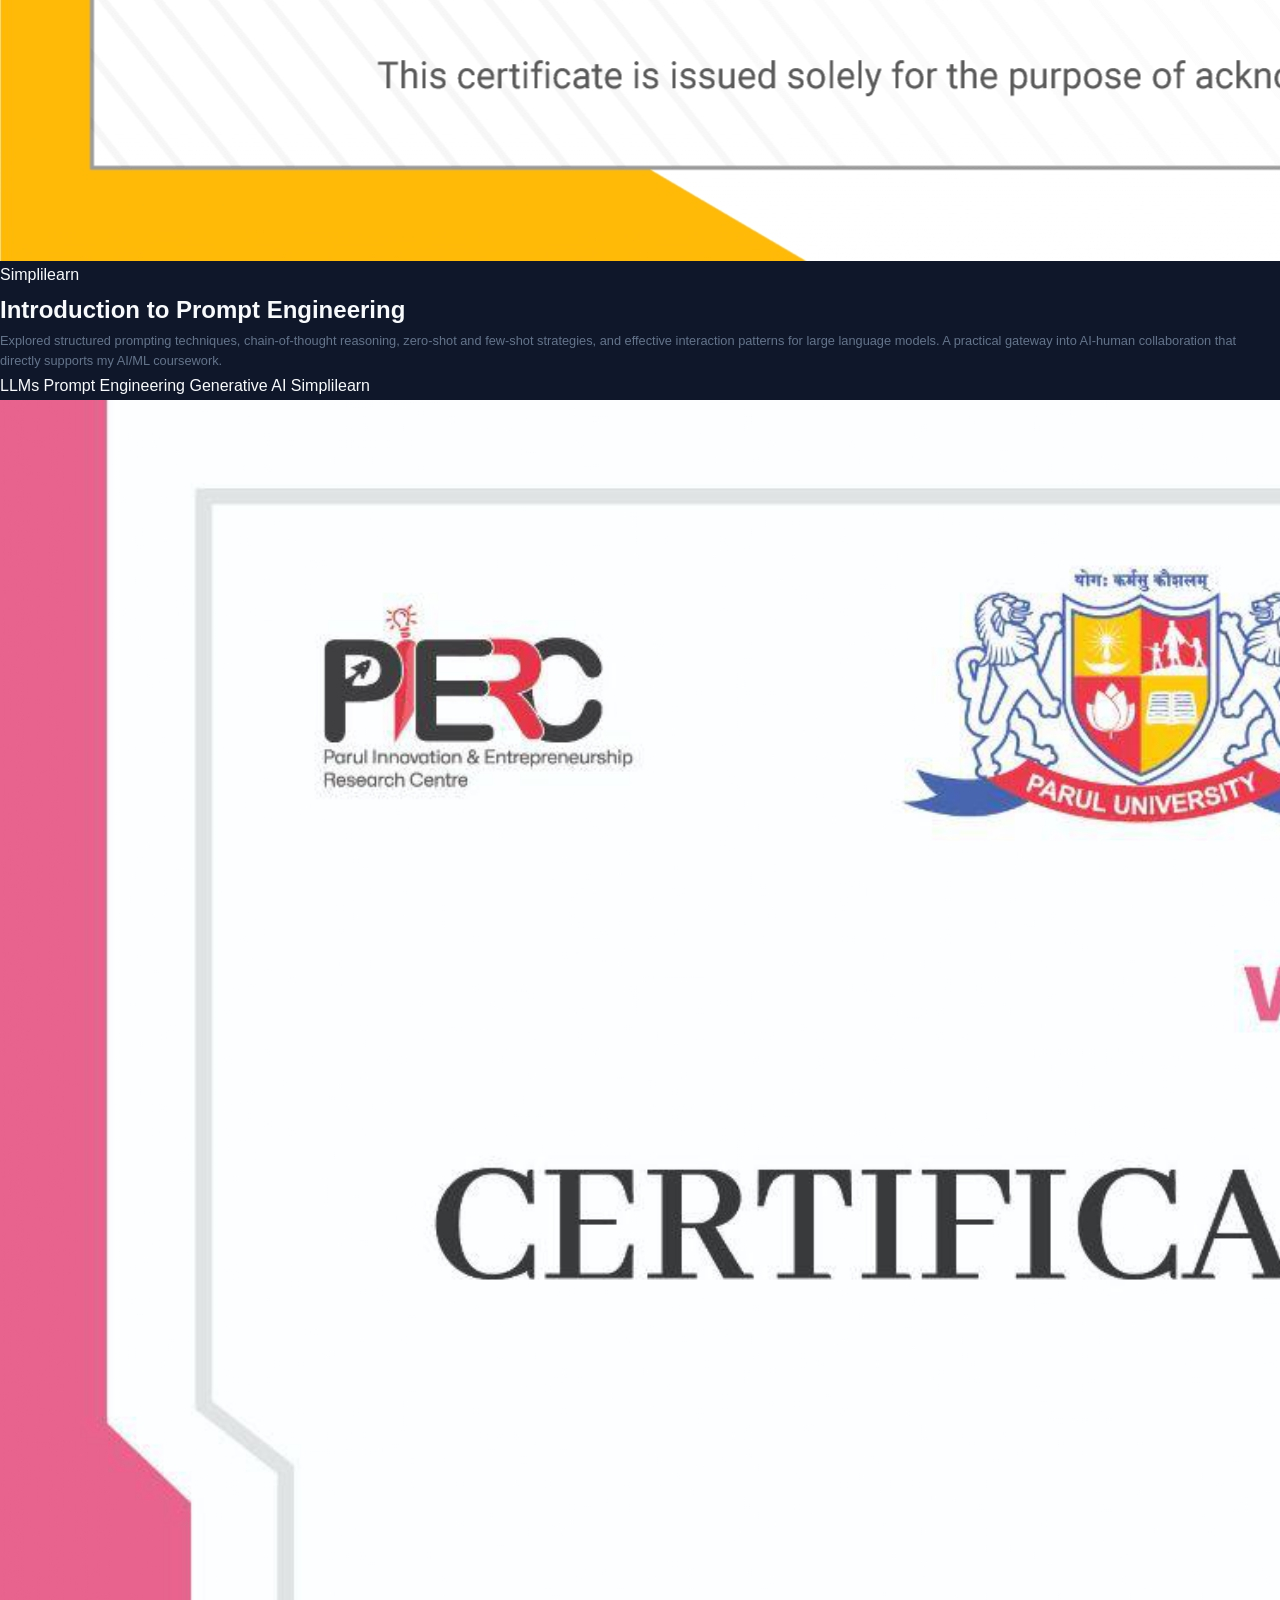
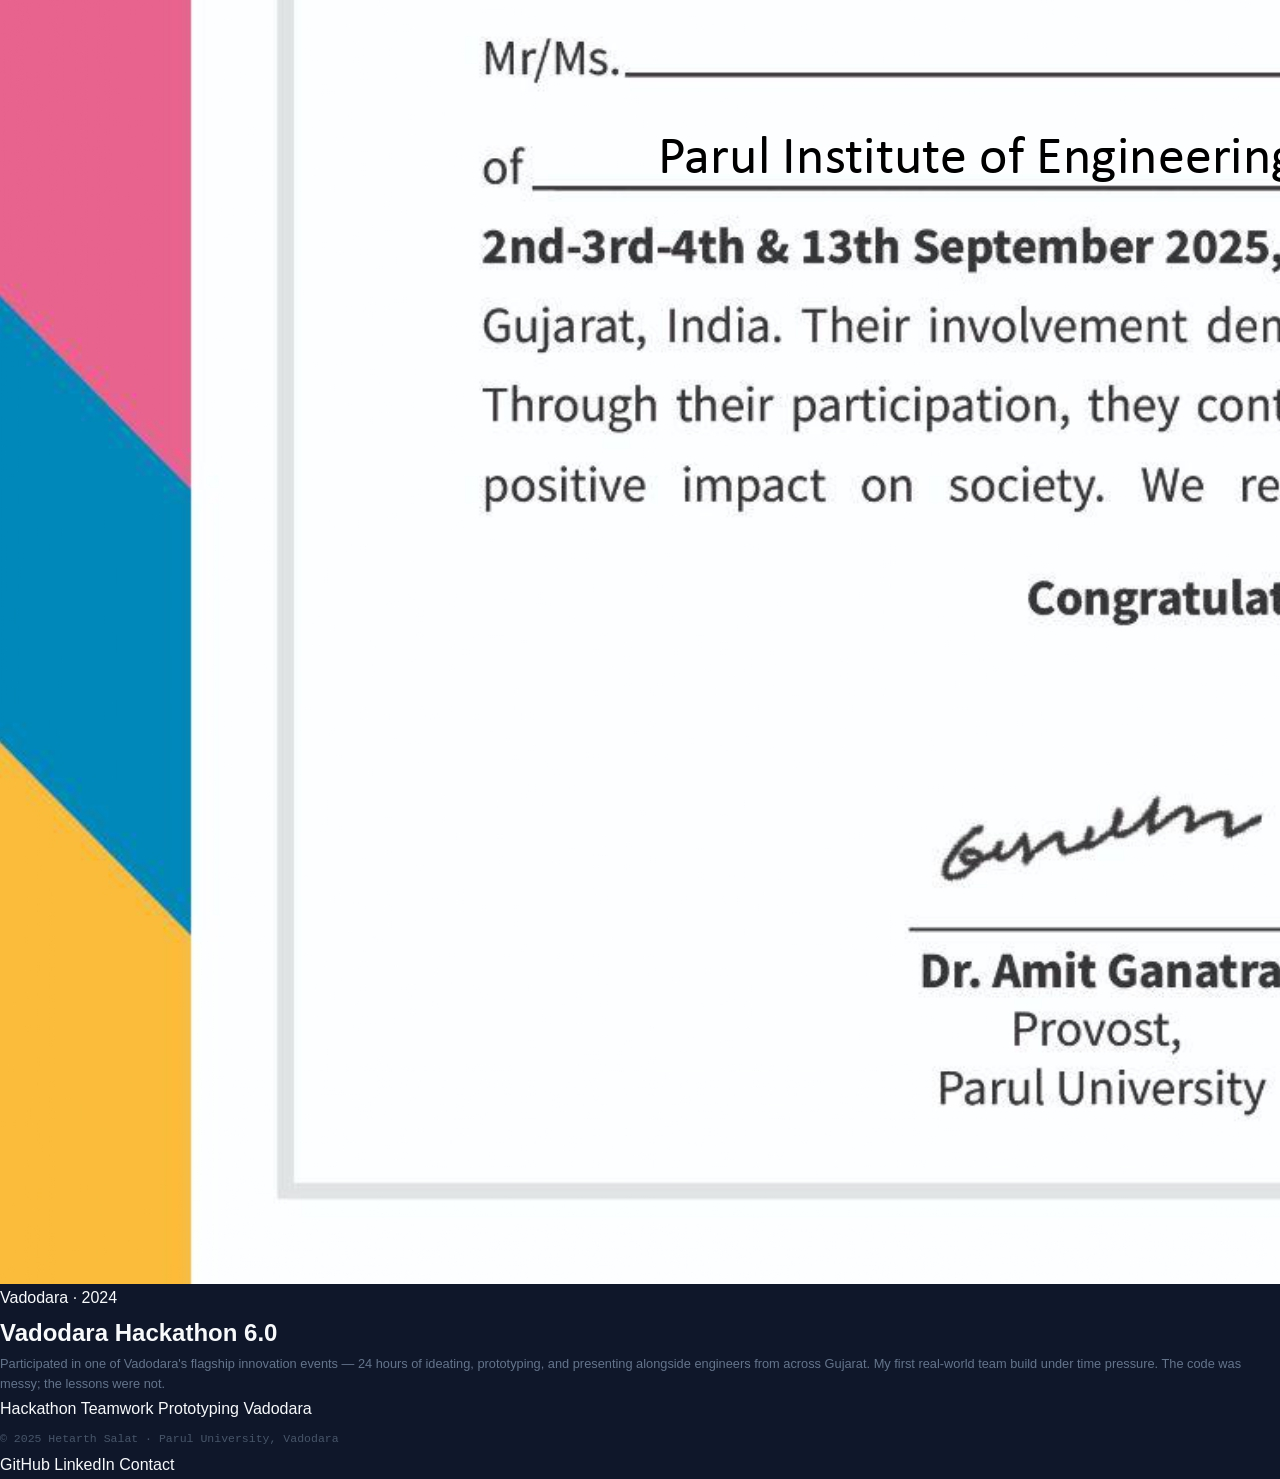
==== commit cd8e9e91: "Update certifications.html" ====
--- a/certifications.html
+++ b/certifications.html
@@ -3,152 +3,186 @@
 <head>
   <meta charset="UTF-8" />
   <meta name="viewport" content="width=device-width, initial-scale=1.0" />
-  <title>Certifications — Hetarth Salat</title>
-  <link rel="preconnect" href="https://fonts.googleapis.com" />
-  <link rel="preconnect" href="https://fonts.gstatic.com" crossorigin />
-  <link href="https://fonts.googleapis.com/css2?family=Fira+Code:wght@300;400;500;600;700&family=DM+Sans:wght@300;400;500&display=swap" rel="stylesheet" />
+  <meta name="description" content="Certificates and achievements — Hetarth Salat." />
+  <title>Certificates · Hetarth Salat</title>
   <link rel="stylesheet" href="styles.css" />
 </head>
 <body>
 
-  <div class="scanlines" aria-hidden="true"></div>
-
-  <!-- ═══════════════════════════════
-       NAVBAR
-  ═══════════════════════════════ -->
-  <header class="site-header">
-    <nav class="nav-container">
-      <a href="index.html" class="nav-logo">
-        <span class="logo-bracket">[</span>hs<span class="logo-bracket">]</span>
-      </a>
-      <ul class="nav-links">
-        <li><a href="index.html#about">about</a></li>
-        <li><a href="index.html#skills">skills</a></li>
-        <li><a href="certifications.html" class="nav-active">certificates</a></li>
-        <li><a href="index.html#contact" class="nav-cta">contact</a></li>
-      </ul>
-      <button class="nav-hamburger" aria-label="Toggle menu" onclick="document.querySelector('.nav-links').classList.toggle('open')">
+  <!-- NAVBAR -->
+  <nav class="navbar">
+    <div class="nav-wrap">
+      <a href="index.html" class="nav-brand">Hetarth<em>.</em></a>
+      <button class="nav-burger" id="burger" aria-label="Toggle menu">
         <span></span><span></span><span></span>
       </button>
-    </nav>
-  </header>
+      <ul class="nav-list" id="navList">
+        <li><a href="index.html">Home</a></li>
+        <li><a href="certificates.html" class="active">Certificates</a></li>
+        <li><a href="contact.html">Contact</a></li>
+        <li><a href="resume.html" class="nav-resume">Resume</a></li>
+      </ul>
+    </div>
+  </nav>
 
-  <main>
+  <!-- PAGE HERO -->
+  <div class="page-hero">
+    <div class="wrap">
+      <span class="eyebrow">Credentials</span>
+      <h1>Certificates &amp; Achievements</h1>
+      <p>Each one a chapter. A record of deliberate, directed learning across platforms, institutions, and real-world events.</p>
+    </div>
+  </div>
 
-    <!-- ═══════════════════════════════
-         PAGE HEADER
-    ═══════════════════════════════ -->
-    <section class="certs-page-hero">
-      <a href="index.html" class="back-link">
-        <svg xmlns="http://www.w3.org/2000/svg" width="14" height="14" fill="none" stroke="currentColor" stroke-width="2" viewBox="0 0 24 24"><path d="M19 12H5M12 5l-7 7 7 7"/></svg>
-        Back to Portfolio
-      </a>
-      <div class="section-label" style="margin-top: 24px;">
-        <span class="label-line"></span>
-        <span class="label-text">// certifications.gallery</span>
-      </div>
-      <h1 class="certs-page-title">Earned.<br><span class="accent">Verified.</span></h1>
-      <p class="certs-page-sub">
-        Three checkpoints in an ongoing journey — each one representing a deliberate investment in a new skill.
-      </p>
-    </section>
+  <!-- CERTIFICATE LIST (large-format) -->
+  <section class="section--slim">
+    <div class="wrap">
+      <div class="cert-list">
 
-    <!-- ═══════════════════════════════
-         CERTIFICATE GALLERY
-    ═══════════════════════════════ -->
-    <section class="certs-gallery-section">
-      <div class="certs-gallery-grid">
-
-        <!-- IBM Python -->
-        <article class="cert-frame-wrap">
-          <div class="cert-frame-label">01 / 03</div>
-          <a href="assets/ibm-python.pdf" target="_blank" rel="noopener" class="cert-frame">
-            <div class="cert-frame-inner">
-              <div class="cert-issuer-logo">IBM</div>
-              <div class="cert-frame-body">
-                <p class="cert-issued-by">Issued by</p>
-                <h2 class="cert-title">Python for Data Science, AI &amp; Development</h2>
-                <p class="cert-desc">
-                  Covers Python fundamentals, data structures, working with data, and an introduction to machine learning libraries.
-                </p>
-              </div>
-              <div class="cert-frame-footer">
-                <span class="cert-verified">
-                  <span class="verified-dot"></span>
-                  Verified Certificate
-                </span>
-                <span class="cert-open-hint">Click to open PDF ↗</span>
-              </div>
+        <!-- 1 · IBM Python -->
+        <article class="cert-item fu">
+          <div class="cert-img-pane">
+            <!--
+              Place your certificate screenshot at: assets/cert-python-ibm.jpg
+              The onerror handler below shows a graceful fallback if the file is missing.
+            -->
+            <img
+              src="assets/cert-python-ibm.jpg"
+              alt="IBM Python for Data Science Certificate"
+              onerror="this.style.display='none';this.nextElementSibling.style.display='flex';"
+            />
+            <figure class="cert-placeholder" style="display:none;">
+              <span>🐍</span>
+              <figcaption>cert-python-ibm.jpg<br>Drop image in /assets</figcaption>
+            </figure>
+          </div>
+          <div class="cert-info">
+            <p class="cert-org">IBM · Coursera</p>
+            <h2 class="cert-title-text">Python for Data Science, AI &amp; Development</h2>
+            <p class="cert-desc">
+              Foundational Python proficiency covering data types, control flow, functions, and NumPy/Pandas
+              exposure. Focused on writing clean, readable scripts for data manipulation — directly applicable
+              to my AI/ML specialisation at Parul University.
+            </p>
+            <div class="cert-tags">
+              <span class="cert-tag">Python</span>
+              <span class="cert-tag">Data Science</span>
+              <span class="cert-tag">AI Foundations</span>
+              <span class="cert-tag">IBM</span>
             </div>
-          </a>
+          </div>
         </article>
 
-        <!-- Ethnotech HTML/CSS -->
-        <article class="cert-frame-wrap">
-          <div class="cert-frame-label">02 / 03</div>
-          <a href="assets/ethnotech-htmlcss.pdf" target="_blank" rel="noopener" class="cert-frame">
-            <div class="cert-frame-inner">
-              <div class="cert-issuer-logo ethnotech">Ethnotech</div>
-              <div class="cert-frame-body">
-                <p class="cert-issued-by">Issued by</p>
-                <h2 class="cert-title">HTML &amp; CSS Web Development</h2>
-                <p class="cert-desc">
-                  Semantic HTML5, CSS layout models including Flexbox &amp; Grid, and responsive design principles for modern web.
-                </p>
-              </div>
-              <div class="cert-frame-footer">
-                <span class="cert-verified">
-                  <span class="verified-dot"></span>
-                  Verified Certificate
-                </span>
-                <span class="cert-open-hint">Click to open PDF ↗</span>
-              </div>
+        <!-- 2 · Ethnotech HTML/CSS -->
+        <article class="cert-item fu fu-1">
+          <div class="cert-img-pane">
+            <img
+              src="assets/cert-htmlcss-ethnotech.jpg"
+              alt="Ethnotech HTML and CSS Certificate"
+              onerror="this.style.display='none';this.nextElementSibling.style.display='flex';"
+            />
+            <figure class="cert-placeholder" style="display:none;">
+              <span>🌐</span>
+              <figcaption>cert-htmlcss-ethnotech.jpg<br>Drop image in /assets</figcaption>
+            </figure>
+          </div>
+          <div class="cert-info">
+            <p class="cert-org">Ethnotech</p>
+            <h2 class="cert-title-text">HTML &amp; CSS Fundamentals</h2>
+            <p class="cert-desc">
+              Comprehensive introduction to semantic HTML5, CSS box model, Flexbox, Grid, and responsive design.
+              The handwritten CSS in this portfolio is the living proof of that foundation — no frameworks,
+              just clean, purposeful styling from scratch.
+            </p>
+            <div class="cert-tags">
+              <span class="cert-tag">HTML5</span>
+              <span class="cert-tag">CSS3</span>
+              <span class="cert-tag">Responsive Design</span>
+              <span class="cert-tag">Web Dev</span>
             </div>
-          </a>
+          </div>
         </article>
 
-        <!-- Simplilearn Prompt Engineering -->
-        <article class="cert-frame-wrap">
-          <div class="cert-frame-label">03 / 03</div>
-          <a href="assets/simplilearn-prompt.pdf" target="_blank" rel="noopener" class="cert-frame">
-            <div class="cert-frame-inner">
-              <div class="cert-issuer-logo simplilearn">Simplilearn</div>
-              <div class="cert-frame-body">
-                <p class="cert-issued-by">Issued by</p>
-                <h2 class="cert-title">Prompt Engineering for AI</h2>
-                <p class="cert-desc">
-                  Techniques for designing effective prompts, working with large language models, and applying prompt patterns in real workflows.
-                </p>
-              </div>
-              <div class="cert-frame-footer">
-                <span class="cert-verified">
-                  <span class="verified-dot"></span>
-                  Verified Certificate
-                </span>
-                <span class="cert-open-hint">Click to open PDF ↗</span>
-              </div>
+        <!-- 3 · Simplilearn Prompt Engineering -->
+        <article class="cert-item fu fu-2">
+          <div class="cert-img-pane">
+            <img
+              src="assets/cert-prompt-simplilearn.jpg"
+              alt="Simplilearn Prompt Engineering Certificate"
+              onerror="this.style.display='none';this.nextElementSibling.style.display='flex';"
+            />
+            <figure class="cert-placeholder" style="display:none;">
+              <span>🤖</span>
+              <figcaption>cert-prompt-simplilearn.jpg<br>Drop image in /assets</figcaption>
+            </figure>
+          </div>
+          <div class="cert-info">
+            <p class="cert-org">Simplilearn</p>
+            <h2 class="cert-title-text">Introduction to Prompt Engineering</h2>
+            <p class="cert-desc">
+              Explored structured prompting techniques, chain-of-thought reasoning, zero-shot and few-shot
+              strategies, and effective interaction patterns for large language models. A practical gateway
+              into AI-human collaboration that directly supports my AI/ML coursework.
+            </p>
+            <div class="cert-tags">
+              <span class="cert-tag">LLMs</span>
+              <span class="cert-tag">Prompt Engineering</span>
+              <span class="cert-tag">Generative AI</span>
+              <span class="cert-tag">Simplilearn</span>
             </div>
-          </a>
+          </div>
         </article>
 
+        <!-- 4 · Vadodara Hackathon -->
+        <article class="cert-item fu fu-3">
+          <div class="cert-img-pane">
+            <img
+              src="assets/cert-hackathon-vadodara.jpg"
+              alt="Vadodara Hackathon 6.0 Participation Certificate"
+              onerror="this.style.display='none';this.nextElementSibling.style.display='flex';"
+            />
+            <figure class="cert-placeholder" style="display:none;">
+              <span>⚡</span>
+              <figcaption>cert-hackathon-vadodara.jpg<br>Drop image in /assets</figcaption>
+            </figure>
+          </div>
+          <div class="cert-info">
+            <p class="cert-org">Vadodara · 2024</p>
+            <h2 class="cert-title-text">Vadodara Hackathon 6.0</h2>
+            <p class="cert-desc">
+              Participated in one of Vadodara's flagship innovation events — 24 hours of ideating, prototyping,
+              and presenting alongside engineers from across Gujarat. My first real-world team build under
+              time pressure. The code was messy; the lessons were not.
+            </p>
+            <div class="cert-tags">
+              <span class="cert-tag">Hackathon</span>
+              <span class="cert-tag">Teamwork</span>
+              <span class="cert-tag">Prototyping</span>
+              <span class="cert-tag">Vadodara</span>
+            </div>
+          </div>
+        </article>
+
+      </div><!-- /.cert-list -->
+    </div>
+  </section>
+
+  <!-- FOOTER -->
+  <footer class="footer">
+    <div class="footer-row">
+      <span class="footer-copy">© 2025 Hetarth Salat · Parul University, Vadodara</span>
+      <div class="footer-links">
+        <a href="https://github.com/Skullcrusher161" target="_blank" rel="noopener">GitHub</a>
+        <a href="https://www.linkedin.com/in/hetarth-salat-a8024132b" target="_blank" rel="noopener">LinkedIn</a>
+        <a href="contact.html">Contact</a>
       </div>
-    </section>
-
-    <!-- ═══════════════════════════════
-         BACK CTA
-    ═══════════════════════════════ -->
-    <section class="certs-back-section">
-      <p class="certs-back-note">More certifications on the way — this list grows with each semester.</p>
-      <a href="index.html" class="btn-ghost">← Return to Portfolio</a>
-    </section>
-
-  </main>
-
-  <footer class="site-footer">
-    <span class="footer-copy">© 2025 Hetarth Salat</span>
-    <span class="footer-sep">·</span>
-    <span class="footer-built">Built with HTML &amp; CSS · No frameworks.</span>
+    </div>
   </footer>
 
+  <script>
+    document.getElementById('burger').addEventListener('click', () => {
+      document.getElementById('navList').classList.toggle('open');
+    });
+  </script>
 </body>
 </html>
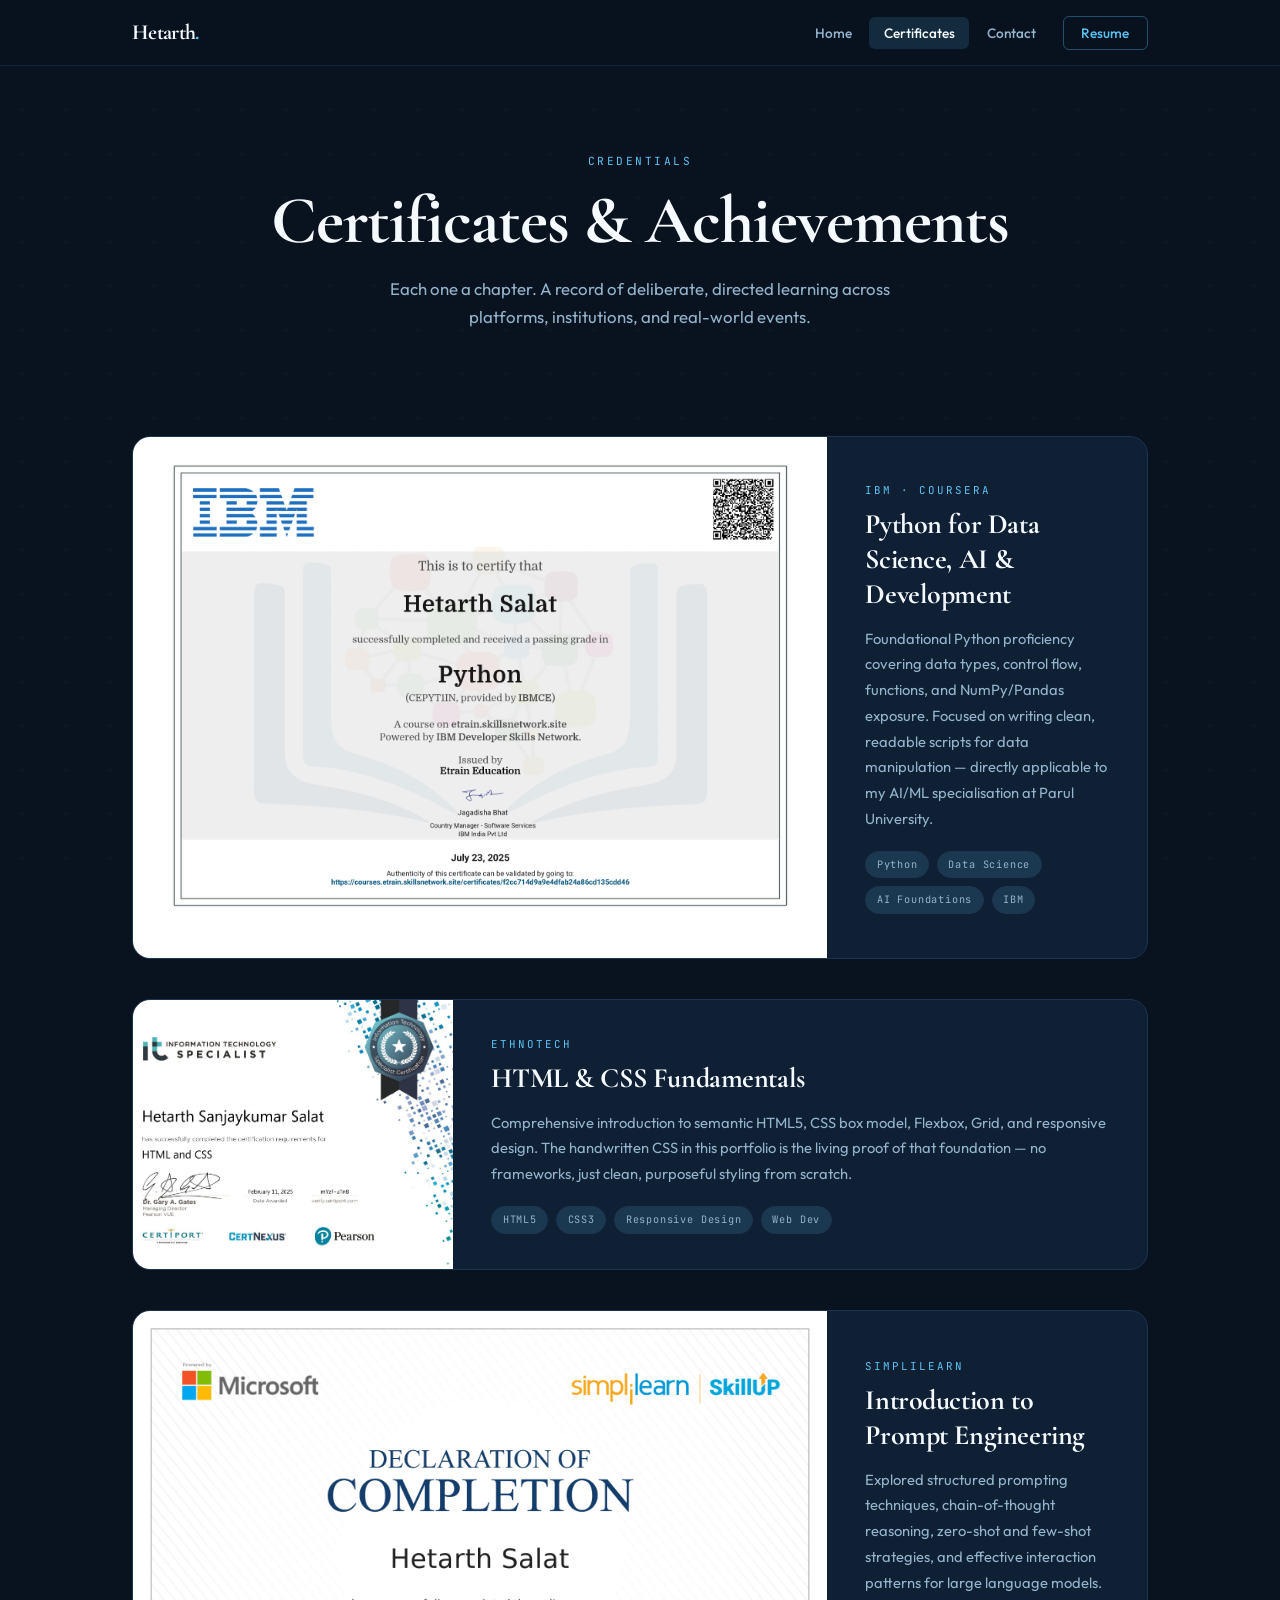
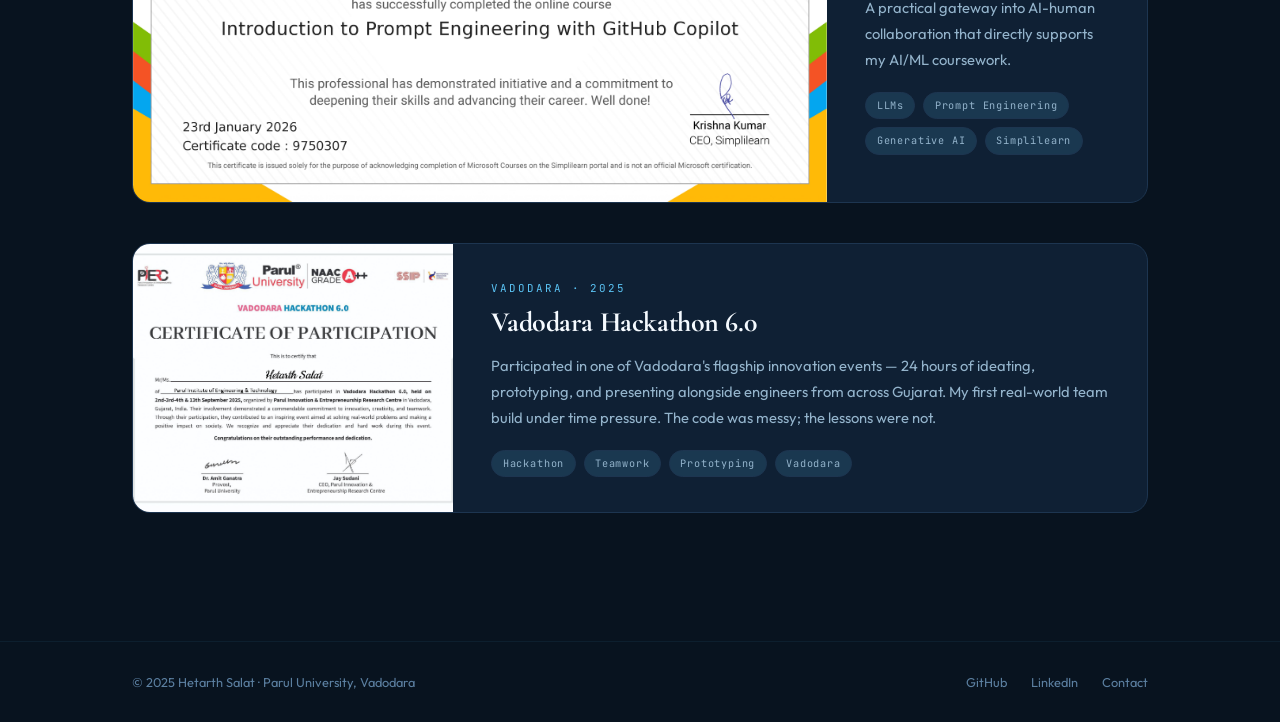
==== commit d06a3351: "Update certifications.html" ====
--- a/certifications.html
+++ b/certifications.html
@@ -147,7 +147,7 @@
             </figure>
           </div>
           <div class="cert-info">
-            <p class="cert-org">Vadodara · 2024</p>
+            <p class="cert-org">Vadodara · 2025</p>
             <h2 class="cert-title-text">Vadodara Hackathon 6.0</h2>
             <p class="cert-desc">
               Participated in one of Vadodara's flagship innovation events — 24 hours of ideating, prototyping,
--- a/styles.css
+++ b/styles.css
@@ -1,148 +1,227 @@
-/* ═══════════════════════════════════════════════════
-   Hetarth Salat — Portfolio Stylesheet
-   Deep Winter / Coder Mode
-   Shared by index.html & certifications.html
-═══════════════════════════════════════════════════ */
-
-/* ── CSS Custom Properties ── */
+/* ============================================================
+   Hetarth Salat · Portfolio v2
+   Deep Winter Theme — Navy · Slate · Ice White
+   Handwritten CSS — no frameworks
+   ============================================================ */
+
+@import url('https://fonts.googleapis.com/css2?family=Cormorant+Garamond:ital,wght@0,400;0,600;0,700;1,400;1,600&family=Outfit:wght@300;400;500;600&family=JetBrains+Mono:wght@400;500&display=swap');
+
+/* ── Design Tokens ─────────────────────────────────────────── */
 :root {
-  --bg:           #0f172a;
-  --bg-surface:   #1a2540;
-  --bg-elevated:  #1e2d45;
-  --bg-card:      #162035;
-  --accent:       #22d3ee;
-  --accent-glow:  rgba(34, 211, 238, 0.15);
-  --accent-dim:   #0e7490;
-  --text:         #f8fafc;
-  --text-muted:   #94a3b8;
-  --text-dim:     #475569;
-  --border:       rgba(255, 255, 255, 0.07);
-  --border-hover: rgba(34, 211, 238, 0.35);
-  --green:        #4ade80;
-  --green-bg:     rgba(74, 222, 128, 0.08);
-
-  --font-mono:    'Fira Code', 'Courier New', monospace;
-  --font-body:    'DM Sans', sans-serif;
-
-  --radius-sm:    4px;
-  --radius:       8px;
-  --radius-lg:    14px;
-  --ease:         cubic-bezier(0.22, 1, 0.36, 1);
-}
-
-/* ── Reset ── */
-*, *::before, *::after {
-  box-sizing: border-box;
-  margin: 0;
-  padding: 0;
-}
-
-html { scroll-behavior: smooth; }
+  /* Colour palette */
+  --c-ink:        #08131f;       /* deepest navy — body bg */
+  --c-navy:       #0f2034;       /* card backgrounds */
+  --c-navy-2:     #162a42;       /* elevated surfaces */
+  --c-navy-3:     #1d3550;       /* borders / dividers */
+  --c-slate:      #5b7fa0;       /* muted text */
+  --c-slate-lt:   #94b4cc;       /* secondary text */
+  --c-ice:        #ddeef8;       /* near-white text */
+  --c-white:      #f5faff;       /* headings */
+  --c-accent:     #5bc4f5;       /* electric ice blue */
+  --c-accent-dim: rgba(91,196,245,.14);
+  --c-accent-mid: rgba(91,196,245,.35);
+
+  /* Typography */
+  --f-display: 'Cormorant Garamond', Georgia, serif;
+  --f-body:    'Outfit', sans-serif;
+  --f-mono:    'JetBrains Mono', monospace;
+
+  /* Spacing */
+  --max-w:   1080px;
+  --nav-h:   66px;
+  --r-sm:    6px;
+  --r-md:    12px;
+  --r-lg:    18px;
+
+  /* Shadows */
+  --sh-card:  0 2px 20px rgba(0,0,0,.45);
+  --sh-hover: 0 16px 48px rgba(0,0,0,.55), 0 0 0 1px var(--c-accent-mid);
+  --sh-glow:  0 0 30px rgba(91,196,245,.18);
+
+  /* Transitions */
+  --ease: cubic-bezier(.4,0,.2,1);
+  --t:    .28s var(--ease);
+}
+
+/* ── Reset ─────────────────────────────────────────────────── */
+*, *::before, *::after { margin:0; padding:0; box-sizing:border-box; }
+html { scroll-behavior:smooth; font-size:16px; }
 
 body {
-  background-color: var(--bg);
-  color: var(--text);
-  font-family: var(--font-body);
-  font-size: 16px;
-  line-height: 1.75;
+  background: var(--c-ink);
+  color: var(--c-ice);
+  font-family: var(--f-body);
+  font-weight: 400;
+  line-height: 1.72;
   min-height: 100vh;
-  -webkit-font-smoothing: antialiased;
   overflow-x: hidden;
 }
 
-a { text-decoration: none; color: inherit; }
-strong { color: var(--text); font-weight: 500; }
-img, svg { display: block; }
-
-/* ── Scanlines ── */
-.scanlines {
+/* Background constellation pattern */
+body::after {
+  content: '';
+  position: fixed; inset: 0;
+  background-image:
+    radial-gradient(circle, rgba(91,196,245,.06) 1px, transparent 1px);
+  background-size: 44px 44px;
   pointer-events: none;
-  position: fixed;
-  inset: 0;
-  z-index: 999;
-  background: repeating-linear-gradient(
-    to bottom,
-    transparent,
-    transparent 2px,
-    rgba(0, 0, 0, 0.04) 2px,
-    rgba(0, 0, 0, 0.04) 4px
-  );
-  opacity: 0.6;
-}
-
-/* ── Shared utility ── */
-.accent { color: var(--accent); }
-
-/* ═══════════════════════════════════════════════════
-   NAVBAR
-═══════════════════════════════════════════════════ */
-.site-header {
+  z-index: 0;
+}
+
+/* ── Base Elements ──────────────────────────────────────────── */
+h1,h2,h3,h4 {
+  font-family: var(--f-display);
+  color: var(--c-white);
+  line-height: 1.18;
+  letter-spacing: -.015em;
+}
+h1 { font-size: clamp(2.6rem, 5.5vw, 4.2rem); font-weight: 700; }
+h2 { font-size: clamp(1.7rem, 3vw, 2.5rem); font-weight: 600; }
+h3 { font-size: 1.18rem; font-weight: 600; }
+h4 { font-size: .95rem; font-weight: 600; font-family: var(--f-body); }
+
+p { color: var(--c-slate-lt); }
+a { color: var(--c-accent); text-decoration: none; transition: color var(--t); }
+a:hover { color: var(--c-white); }
+strong { color: var(--c-white); font-weight: 600; }
+em { color: var(--c-slate-lt); font-style: italic; }
+
+img { display: block; max-width: 100%; }
+
+/* ── Layout Helpers ─────────────────────────────────────────── */
+.wrap {
+  max-width: var(--max-w);
+  margin: 0 auto;
+  padding: 0 2rem;
+  position: relative;
+  z-index: 1;
+}
+
+.section       { padding: 5.5rem 0; }
+.section--slim { padding: 3rem 0; }
+
+.eyebrow {
+  display: block;
+  font-family: var(--f-mono);
+  font-size: .7rem;
+  letter-spacing: .22em;
+  text-transform: uppercase;
+  color: var(--c-accent);
+  margin-bottom: .6rem;
+}
+
+.rule {
+  width: 48px; height: 2px;
+  background: linear-gradient(90deg, var(--c-accent), transparent);
+  border-radius: 2px;
+  margin: 1.5rem 0;
+}
+
+/* ── Buttons ────────────────────────────────────────────────── */
+.btn {
+  display: inline-flex;
+  align-items: center;
+  gap: .45rem;
+  padding: .68rem 1.6rem;
+  border-radius: var(--r-sm);
+  font-family: var(--f-body);
+  font-size: .875rem;
+  font-weight: 500;
+  letter-spacing: .025em;
+  cursor: pointer;
+  transition: all var(--t);
+  border: 1px solid transparent;
+}
+
+.btn-solid {
+  background: var(--c-accent);
+  color: var(--c-ink);
+  border-color: var(--c-accent);
+}
+.btn-solid:hover {
+  background: transparent;
+  color: var(--c-accent);
+  box-shadow: var(--sh-glow);
+}
+
+.btn-ghost {
+  background: transparent;
+  color: var(--c-slate-lt);
+  border-color: var(--c-navy-3);
+}
+.btn-ghost:hover {
+  color: var(--c-white);
+  border-color: var(--c-accent);
+  background: var(--c-accent-dim);
+}
+
+/* ── Navbar ─────────────────────────────────────────────────── */
+.navbar {
   position: sticky;
   top: 0;
-  z-index: 50;
-  backdrop-filter: blur(14px);
-  -webkit-backdrop-filter: blur(14px);
-  background: rgba(15, 23, 42, 0.82);
-  border-bottom: 1px solid var(--border);
-}
-
-.nav-container {
-  max-width: 1000px;
+  z-index: 200;
+  height: var(--nav-h);
+  background: rgba(8,19,31,.78);
+  backdrop-filter: blur(20px);
+  -webkit-backdrop-filter: blur(20px);
+  border-bottom: 1px solid rgba(91,196,245,.1);
+}
+
+.nav-wrap {
+  max-width: var(--max-w);
   margin: 0 auto;
-  padding: 0 28px;
-  height: 64px;
+  padding: 0 2rem;
+  height: 100%;
   display: flex;
   align-items: center;
   justify-content: space-between;
 }
 
-.nav-logo {
-  font-family: var(--font-mono);
-  font-size: 1.1rem;
+.nav-brand {
+  font-family: var(--f-display);
+  font-size: 1.35rem;
   font-weight: 700;
-  color: var(--text);
-  letter-spacing: 0.06em;
-  transition: color 0.2s;
-}
-.nav-logo:hover { color: var(--accent); }
-
-.logo-bracket {
-  color: var(--accent);
-  font-weight: 300;
-}
-
-.nav-links {
+  color: var(--c-white);
+  letter-spacing: -.03em;
+}
+.nav-brand em { color: var(--c-accent); font-style: normal; }
+
+.nav-list {
   list-style: none;
   display: flex;
   align-items: center;
-  gap: 6px;
-}
-
-.nav-links a {
-  font-family: var(--font-mono);
-  font-size: 0.8rem;
-  color: var(--text-muted);
-  padding: 6px 14px;
-  border-radius: var(--radius-sm);
-  transition: color 0.2s, background 0.2s;
-}
-.nav-links a:hover,
-.nav-links a.nav-active {
-  color: var(--accent);
-  background: var(--accent-glow);
-}
-
-.nav-cta {
-  border: 1px solid var(--accent-dim) !important;
-  color: var(--accent) !important;
-}
-.nav-cta:hover {
-  background: var(--accent) !important;
-  color: var(--bg) !important;
-}
-
-/* Hamburger */
-.nav-hamburger {
+  gap: .2rem;
+}
+
+.nav-list a {
+  font-size: .85rem;
+  font-weight: 500;
+  color: var(--c-slate-lt);
+  padding: .44rem .9rem;
+  border-radius: var(--r-sm);
+  transition: all var(--t);
+}
+.nav-list a:hover,
+.nav-list a.active {
+  color: var(--c-white);
+  background: var(--c-accent-dim);
+}
+
+/* Resume nav pill */
+.nav-resume {
+  margin-left: .6rem;
+  padding: .44rem 1.1rem !important;
+  border: 1px solid var(--c-accent-mid) !important;
+  color: var(--c-accent) !important;
+  border-radius: var(--r-sm) !important;
+}
+.nav-resume:hover {
+  background: var(--c-accent) !important;
+  color: var(--c-ink) !important;
+}
+
+/* Mobile toggle */
+.nav-burger {
   display: none;
   flex-direction: column;
   gap: 5px;
@@ -151,864 +230,655 @@
   cursor: pointer;
   padding: 6px;
 }
-.nav-hamburger span {
+.nav-burger span {
   display: block;
-  width: 22px;
-  height: 2px;
-  background: var(--text-muted);
+  width: 22px; height: 2px;
+  background: var(--c-slate-lt);
   border-radius: 2px;
-  transition: 0.3s;
-}
-
-/* ═══════════════════════════════════════════════════
-   SECTION SHARED ELEMENTS
-═══════════════════════════════════════════════════ */
-.section-label {
-  display: flex;
-  align-items: center;
-  gap: 14px;
-  margin-bottom: 40px;
-}
-
-.label-line {
-  width: 32px;
-  height: 1px;
-  background: var(--accent-dim);
-}
-
-.label-text {
-  font-family: var(--font-mono);
-  font-size: 0.78rem;
-  color: var(--text-dim);
-  letter-spacing: 0.06em;
-}
-
-/* Buttons */
-.btn-primary {
-  display: inline-flex;
-  align-items: center;
-  gap: 8px;
-  font-family: var(--font-mono);
-  font-size: 0.82rem;
-  padding: 12px 24px;
-  background: var(--accent);
-  color: var(--bg);
-  border-radius: var(--radius-sm);
-  font-weight: 600;
-  transition: opacity 0.2s, transform 0.2s var(--ease);
-}
-.btn-primary:hover { opacity: 0.88; transform: translateY(-1px); }
-
-.btn-ghost {
-  display: inline-flex;
-  align-items: center;
-  gap: 8px;
-  font-family: var(--font-mono);
-  font-size: 0.82rem;
-  padding: 12px 24px;
-  background: transparent;
-  color: var(--text-muted);
-  border: 1px solid var(--border);
-  border-radius: var(--radius-sm);
-  transition: color 0.2s, border-color 0.2s, transform 0.2s var(--ease);
-}
-.btn-ghost:hover {
-  color: var(--accent);
-  border-color: var(--accent-dim);
-  transform: translateY(-1px);
-}
-
-/* ═══════════════════════════════════════════════════
-   HERO
-═══════════════════════════════════════════════════ */
-.hero-section {
-  position: relative;
-  max-width: 1000px;
-  margin: 0 auto;
-  padding: 110px 28px 90px;
-  overflow: hidden;
-  animation: fadeSlideUp 0.8s var(--ease) both;
-}
-
-@keyframes fadeSlideUp {
-  from { opacity: 0; transform: translateY(32px); }
-  to   { opacity: 1; transform: translateY(0); }
-}
-
-.hero-eyebrow {
-  display: inline-flex;
-  align-items: center;
-  gap: 10px;
-  font-family: var(--font-mono);
-  font-size: 0.76rem;
-  color: var(--text-dim);
-  margin-bottom: 24px;
-  letter-spacing: 0.08em;
+  transition: all var(--t);
+}
+
+/* ── Page Hero ───────────────────────────────────────────────── */
+.page-hero {
+  padding: 5rem 0 3.5rem;
+  text-align: center;
+}
+.page-hero .eyebrow { justify-content: center; display: inline-block; }
+.page-hero p {
+  max-width: 520px;
+  margin: .9rem auto 0;
+  font-size: 1.05rem;
+}
+
+/* ── Home: Hero ─────────────────────────────────────────────── */
+.hero {
+  padding: 7rem 0 5.5rem;
+}
+
+.hero-kicker {
+  font-family: var(--f-mono);
+  font-size: .75rem;
+  letter-spacing: .2em;
   text-transform: uppercase;
-}
-
-.eyebrow-dot {
-  width: 6px;
-  height: 6px;
-  background: var(--accent);
-  border-radius: 50%;
-  animation: pulse 2s ease-in-out infinite;
-}
-
-@keyframes pulse {
-  0%, 100% { box-shadow: 0 0 0 0 rgba(34,211,238,0.5); }
-  50%       { box-shadow: 0 0 0 7px rgba(34,211,238,0); }
-}
-
-.hero-inner { position: relative; z-index: 1; }
-
-.hero-name {
-  font-family: var(--font-mono);
-  font-size: clamp(2.8rem, 7vw, 5.2rem);
-  font-weight: 700;
-  line-height: 1.05;
-  letter-spacing: -0.03em;
-  margin-bottom: 20px;
-}
-
-.hero-name-line {
-  display: block;
-}
-
-.hero-descriptor {
-  font-family: var(--font-body);
-  font-size: 1rem;
-  color: var(--text-muted);
-  margin-bottom: 36px;
-}
-
-.descriptor-tag {
-  font-family: var(--font-mono);
-  font-size: 0.8rem;
-  color: var(--text-dim);
-  margin: 0 6px;
-}
-
-.hero-actions {
-  display: flex;
-  gap: 14px;
-  flex-wrap: wrap;
-}
-
-/* Decorative Art */
-.hero-grid-art {
-  position: absolute;
-  right: 0;
-  top: 50%;
-  transform: translateY(-50%);
-  width: 280px;
-  height: 260px;
-  opacity: 0.08;
-  pointer-events: none;
-}
-
-.grid-line {
-  position: absolute;
-  background: var(--accent);
-}
-.gl-1 { width: 1px; height: 100%; left: 33%; }
-.gl-2 { width: 1px; height: 100%; left: 66%; }
-.gl-3 { width: 100%; height: 1px; top: 50%; }
-
-.grid-number {
-  position: absolute;
-  font-family: var(--font-mono);
-  font-size: 0.6rem;
-  color: var(--accent);
-}
-.gn-1 { top: 4px; left: 34%; }
-.gn-2 { top: 4px; left: 67%; }
-.gn-3 { top: 52%; left: 4px; }
-
-/* ═══════════════════════════════════════════════════
-   ABOUT
-═══════════════════════════════════════════════════ */
-.about-section {
-  max-width: 1000px;
-  margin: 0 auto;
-  padding: 80px 28px;
-  animation: fadeSlideUp 0.8s 0.1s var(--ease) both;
-}
-
-.about-grid {
+  color: var(--c-accent);
+  margin-bottom: 1.1rem;
+}
+
+.hero-title { margin-bottom: .5rem; }
+
+.hero-role {
+  font-family: var(--f-display);
+  font-size: clamp(1.1rem, 2.2vw, 1.55rem);
+  font-style: italic;
+  font-weight: 400;
+  color: var(--c-slate-lt);
+  margin-bottom: 1.8rem;
+}
+
+.hero-body {
+  max-width: 600px;
+  font-size: 1.04rem;
+  color: var(--c-slate-lt);
+  line-height: 1.82;
+  margin-bottom: 2.4rem;
+}
+
+.hero-actions { display:flex; gap:1rem; flex-wrap:wrap; }
+
+/* ── Home: Narrative ────────────────────────────────────────── */
+.narrative { background: var(--c-navy); }
+
+.narrative-grid {
   display: grid;
   grid-template-columns: 1fr 1fr;
-  gap: 36px;
+  gap: 4rem;
   align-items: start;
 }
 
-/* Code panel */
-.about-code-panel {
-  background: var(--bg-card);
-  border: 1px solid var(--border);
-  border-radius: var(--radius-lg);
+.narrative-prose p {
+  margin-bottom: 1.15rem;
+  font-size: 1rem;
+  line-height: 1.82;
+}
+.narrative-prose p:last-child { margin-bottom: 0; }
+
+.pull-quote {
+  margin: 1.8rem 0;
+  padding: 1.1rem 1.4rem;
+  border-left: 3px solid var(--c-accent);
+  background: var(--c-accent-dim);
+  border-radius: 0 var(--r-sm) var(--r-sm) 0;
+  font-family: var(--f-display);
+  font-style: italic;
+  font-size: 1.08rem;
+  color: var(--c-ice);
+}
+
+.pillars { display:flex; flex-direction:column; gap:.9rem; }
+
+.pillar {
+  display: flex;
+  align-items: flex-start;
+  gap: 1rem;
+  padding: 1.1rem 1.3rem;
+  background: var(--c-navy-2);
+  border: 1px solid var(--c-navy-3);
+  border-radius: var(--r-md);
+  transition: all var(--t);
+}
+.pillar:hover {
+  border-color: var(--c-accent-mid);
+  transform: translateX(5px);
+}
+.pillar-icon { font-size: 1.5rem; flex-shrink: 0; line-height: 1; margin-top: .1rem; }
+.pillar-name { font-weight: 600; color: var(--c-white); font-size: .95rem; margin-bottom: .2rem; }
+.pillar-desc { font-size: .82rem; color: var(--c-slate); line-height: 1.45; margin: 0; }
+
+/* ── Home: Tech Stack Grid ──────────────────────────────────── */
+.tech-grid {
+  display: grid;
+  grid-template-columns: repeat(4, 1fr);
+  gap: 1.25rem;
+}
+
+.tech-card {
+  background: var(--c-navy);
+  border: 1px solid var(--c-navy-3);
+  border-radius: var(--r-lg);
+  padding: 1.9rem 1.2rem 1.6rem;
+  text-align: center;
+  transition: all var(--t);
+  position: relative;
   overflow: hidden;
-  font-family: var(--font-mono);
-}
-
-.code-panel-header {
-  display: flex;
-  align-items: center;
-  gap: 7px;
-  padding: 12px 16px;
-  background: rgba(0,0,0,0.25);
-  border-bottom: 1px solid var(--border);
-}
-
-.dot {
-  width: 12px;
-  height: 12px;
+}
+
+.tech-card::after {
+  content: '';
+  position: absolute;
+  inset: 0;
+  background: linear-gradient(135deg, var(--c-accent-dim), transparent 60%);
+  opacity: 0;
+  transition: opacity var(--t);
+  border-radius: inherit;
+}
+.tech-card:hover {
+  transform: translateY(-7px);
+  border-color: var(--c-accent-mid);
+  box-shadow: var(--sh-hover);
+}
+.tech-card:hover::after { opacity: 1; }
+
+.tech-glyph { font-size: 2.4rem; margin-bottom: .75rem; display: block; position: relative; z-index: 1; }
+.tech-name {
+  font-family: var(--f-mono);
+  font-size: .95rem;
+  font-weight: 500;
+  color: var(--c-white);
+  margin-bottom: .4rem;
+  position: relative; z-index: 1;
+}
+.tech-blurb {
+  font-size: .79rem;
+  color: var(--c-slate);
+  line-height: 1.45;
+  margin-bottom: .9rem;
+  position: relative; z-index: 1;
+}
+
+/* Status badges */
+.badge {
+  display: inline-block;
+  font-family: var(--f-mono);
+  font-size: .65rem;
+  font-weight: 500;
+  letter-spacing: .06em;
+  text-transform: uppercase;
+  padding: .28rem .72rem;
+  border-radius: 999px;
+  position: relative; z-index: 1;
+}
+.badge--blue   { background: rgba(91,196,245,.12); color: var(--c-accent);  border: 1px solid rgba(91,196,245,.28); }
+.badge--amber  { background: rgba(251,191,36,.1);  color: #fbbf24;          border: 1px solid rgba(251,191,36,.25); }
+.badge--green  { background: rgba(74,222,128,.1);  color: #4ade80;          border: 1px solid rgba(74,222,128,.22); }
+.badge--purple { background: rgba(167,139,250,.1); color: #a78bfa;          border: 1px solid rgba(167,139,250,.22); }
+
+/* ── Certificates Page ──────────────────────────────────────── */
+/* Large-format certificate cards — at least 70% container width */
+.cert-list {
+  display: flex;
+  flex-direction: column;
+  gap: 2.5rem;
+  padding-bottom: 5rem;
+}
+
+.cert-item {
+  background: var(--c-navy);
+  border: 1px solid var(--c-navy-3);
+  border-radius: var(--r-lg);
+  overflow: hidden;
+  transition: all var(--t);
+  display: grid;
+  grid-template-columns: 1fr 320px;
+}
+
+.cert-item:hover {
+  transform: translateY(-10px);
+  box-shadow: var(--sh-hover);
+  border-color: var(--c-accent-mid);
+}
+
+/* Alternate layout: text right for even items */
+.cert-item:nth-child(even) {
+  grid-template-columns: 320px 1fr;
+}
+.cert-item:nth-child(even) .cert-img-pane { order: -1; }
+
+.cert-img-pane {
+  width: 100%;
+  background: var(--c-navy-2);
+  display: flex;
+  align-items: center;
+  justify-content: center;
+  position: relative;
+  min-height: 260px;
+  overflow: hidden;
+}
+
+.cert-img-pane img {
+  width: 100%;
+  height: 100%;
+  object-fit: cover;
+  transition: transform .5s var(--ease);
+}
+.cert-item:hover .cert-img-pane img { transform: scale(1.03); }
+
+.cert-placeholder {
+  display: flex;
+  flex-direction: column;
+  align-items: center;
+  justify-content: center;
+  gap: .7rem;
+  color: var(--c-slate);
+  font-size: 3rem;
+  width: 100%;
+  height: 100%;
+  padding: 2rem;
+}
+.cert-placeholder figcaption {
+  font-family: var(--f-mono);
+  font-size: .68rem;
+  letter-spacing: .12em;
+  text-transform: uppercase;
+  text-align: center;
+  line-height: 1.5;
+}
+
+.cert-info {
+  padding: 2.2rem 2.4rem;
+  display: flex;
+  flex-direction: column;
+  justify-content: center;
+}
+
+.cert-org {
+  font-family: var(--f-mono);
+  font-size: .68rem;
+  letter-spacing: .18em;
+  text-transform: uppercase;
+  color: var(--c-accent);
+  margin-bottom: .45rem;
+}
+
+.cert-title-text {
+  font-family: var(--f-display);
+  font-size: clamp(1.3rem, 2.2vw, 1.75rem);
+  font-weight: 700;
+  color: var(--c-white);
+  margin-bottom: .85rem;
+  line-height: 1.25;
+}
+
+.cert-desc {
+  font-size: .92rem;
+  color: var(--c-slate-lt);
+  line-height: 1.75;
+  margin-bottom: 1.2rem;
+}
+
+.cert-tags { display:flex; gap:.5rem; flex-wrap:wrap; }
+.cert-tag {
+  font-family: var(--f-mono);
+  font-size: .64rem;
+  letter-spacing: .08em;
+  padding: .25rem .65rem;
+  border-radius: 999px;
+  background: var(--c-accent-dim);
+  color: var(--c-slate-lt);
+  border: 1px solid var(--c-navy-3);
+}
+
+/* ── Resume Page ────────────────────────────────────────────── */
+.resume-page { padding: 3rem 0 5rem; }
+
+.resume-bar {
+  display: flex;
+  align-items: center;
+  justify-content: space-between;
+  margin-bottom: 2.5rem;
+  flex-wrap: wrap;
+  gap: 1rem;
+}
+
+.resume-card {
+  background: var(--c-navy);
+  border: 1px solid var(--c-navy-3);
+  border-radius: var(--r-lg);
+  overflow: hidden;
+  box-shadow: var(--sh-card);
+}
+
+/* Resume header band */
+.resume-header {
+  background: linear-gradient(135deg, var(--c-navy-2), var(--c-navy-3));
+  padding: 2.8rem 3rem 2.4rem;
+  border-bottom: 1px solid var(--c-navy-3);
+  position: relative;
+  overflow: hidden;
+}
+
+.resume-header::before {
+  content: '';
+  position: absolute;
+  top: -60px; right: -60px;
+  width: 240px; height: 240px;
   border-radius: 50%;
-}
-.dot.red    { background: #ff5f57; }
-.dot.yellow { background: #febc2e; }
-.dot.green  { background: #28c840; }
-
-.code-filename {
-  font-size: 0.72rem;
-  color: var(--text-dim);
-  margin-left: 6px;
-  letter-spacing: 0.04em;
-}
-
-.code-body {
-  padding: 24px 22px;
-  font-size: 0.82rem;
-  line-height: 2;
-  overflow-x: auto;
-}
-
-.json-brace { color: var(--text-muted); }
-.json-key   { color: var(--accent); }
-.json-str   { color: #a5f3fc; }
-
-/* Narrative */
-.about-heading {
-  font-family: var(--font-mono);
+  background: radial-gradient(circle, rgba(91,196,245,.08), transparent 70%);
+}
+
+.resume-name {
+  font-family: var(--f-display);
   font-size: clamp(1.8rem, 4vw, 2.8rem);
   font-weight: 700;
-  line-height: 1.15;
-  letter-spacing: -0.02em;
-  margin-bottom: 24px;
-}
-
-.about-body {
-  font-size: 0.95rem;
-  color: var(--text-muted);
-  margin-bottom: 14px;
-}
-
-.about-quote {
-  font-family: var(--font-mono);
-  font-size: 0.82rem !important;
-  color: var(--text-dim) !important;
-  border-left: 2px solid var(--accent-dim);
-  padding: 10px 16px;
-  background: var(--accent-glow);
-  border-radius: 0 var(--radius-sm) var(--radius-sm) 0;
-  margin-top: 20px;
-  margin-bottom: 24px !important;
-}
-
-.about-tags {
-  display: flex;
+  color: var(--c-white);
+  margin-bottom: .3rem;
+  position: relative; z-index:1;
+}
+
+.resume-tagline {
+  font-family: var(--f-display);
+  font-style: italic;
+  font-size: 1.05rem;
+  color: var(--c-accent);
+  margin-bottom: 1.2rem;
+  position: relative; z-index:1;
+}
+
+.resume-contact-row {
+  display: flex;
+  gap: 1.5rem;
   flex-wrap: wrap;
-  gap: 8px;
-}
-
-.tag {
-  font-family: var(--font-mono);
-  font-size: 0.72rem;
-  padding: 4px 12px;
-  border-radius: 20px;
-  border: 1px solid var(--border-hover);
-  color: var(--accent);
-  background: var(--accent-glow);
-  letter-spacing: 0.04em;
-}
-
-/* ═══════════════════════════════════════════════════
-   SKILLS
-═══════════════════════════════════════════════════ */
-.skills-section {
-  max-width: 1000px;
+  position: relative; z-index:1;
+}
+
+.resume-contact-row a,
+.resume-contact-row span {
+  font-family: var(--f-mono);
+  font-size: .75rem;
+  color: var(--c-slate-lt);
+  letter-spacing: .04em;
+  display: flex;
+  align-items: center;
+  gap: .3rem;
+  transition: color var(--t);
+}
+.resume-contact-row a:hover { color: var(--c-accent); }
+
+/* Resume body */
+.resume-body {
+  display: grid;
+  grid-template-columns: 1fr 260px;
+  gap: 0;
+}
+
+.resume-main { padding: 2.4rem 3rem; border-right: 1px solid var(--c-navy-3); }
+.resume-side { padding: 2.4rem 2rem; }
+
+/* Section headers inside resume */
+.rs-heading {
+  font-family: var(--f-mono);
+  font-size: .68rem;
+  letter-spacing: .2em;
+  text-transform: uppercase;
+  color: var(--c-accent);
+  margin-bottom: 1.1rem;
+  padding-bottom: .5rem;
+  border-bottom: 1px solid var(--c-navy-3);
+}
+
+.rs-block { margin-bottom: 2.2rem; }
+.rs-block:last-child { margin-bottom: 0; }
+
+/* Education entry */
+.edu-entry { margin-bottom: 1.4rem; }
+.edu-entry:last-child { margin-bottom: 0; }
+
+.edu-degree {
+  font-family: var(--f-display);
+  font-size: 1.05rem;
+  font-weight: 700;
+  color: var(--c-white);
+}
+
+.edu-school {
+  font-size: .9rem;
+  color: var(--c-accent);
+  font-weight: 500;
+  margin: .15rem 0;
+}
+
+.edu-meta {
+  font-family: var(--f-mono);
+  font-size: .72rem;
+  color: var(--c-slate);
+  letter-spacing: .04em;
+}
+
+/* Project entry */
+.proj-entry { margin-bottom: 1.5rem; }
+.proj-entry:last-child { margin-bottom: 0; }
+
+.proj-name {
+  font-weight: 600;
+  color: var(--c-white);
+  font-size: .97rem;
+  margin-bottom: .25rem;
+}
+
+.proj-desc {
+  font-size: .85rem;
+  color: var(--c-slate-lt);
+  line-height: 1.65;
+  margin-bottom: .5rem;
+}
+
+.proj-stack { display:flex; gap:.4rem; flex-wrap:wrap; }
+.proj-pill {
+  font-family: var(--f-mono);
+  font-size: .62rem;
+  padding: .2rem .55rem;
+  border-radius: 999px;
+  background: var(--c-navy-2);
+  color: var(--c-slate-lt);
+  border: 1px solid var(--c-navy-3);
+}
+
+/* Sidebar skills */
+.skill-group { margin-bottom: 1.5rem; }
+.skill-group-name {
+  font-size: .8rem;
+  font-weight: 600;
+  color: var(--c-slate-lt);
+  margin-bottom: .5rem;
+}
+
+.skill-item {
+  display: flex;
+  justify-content: space-between;
+  align-items: center;
+  margin-bottom: .5rem;
+  font-size: .83rem;
+}
+
+.skill-label { color: var(--c-ice); font-weight: 500; }
+
+.skill-bar-wrap {
+  flex: 1;
+  height: 4px;
+  background: var(--c-navy-3);
+  border-radius: 2px;
+  margin: 0 .75rem;
+  overflow: hidden;
+}
+
+.skill-bar-fill {
+  height: 100%;
+  background: linear-gradient(90deg, var(--c-accent), rgba(91,196,245,.5));
+  border-radius: 2px;
+}
+
+.skill-pct { font-family: var(--f-mono); font-size: .68rem; color: var(--c-slate); }
+
+/* Sidebar cert list */
+.side-cert-item {
+  display: flex;
+  gap: .65rem;
+  margin-bottom: .75rem;
+  align-items: flex-start;
+}
+.side-cert-dot {
+  width: 6px; height: 6px;
+  border-radius: 50%;
+  background: var(--c-accent);
+  flex-shrink: 0;
+  margin-top: .45rem;
+}
+.side-cert-text { font-size: .82rem; color: var(--c-slate-lt); line-height: 1.45; }
+.side-cert-org { font-family: var(--f-mono); font-size: .68rem; color: var(--c-slate); display: block; margin-top: .1rem; }
+
+/* Resume footer note */
+.resume-footnote {
+  padding: 1rem 3rem;
+  border-top: 1px solid var(--c-navy-3);
+  font-size: .78rem;
+  color: var(--c-slate);
+  text-align: center;
+  font-family: var(--f-mono);
+  letter-spacing: .04em;
+}
+
+/* ── Contact Page ───────────────────────────────────────────── */
+.contact-grid {
+  display: grid;
+  grid-template-columns: 1fr 1fr;
+  gap: 4.5rem;
+  padding-bottom: 5.5rem;
+}
+
+.about-prose p { margin-bottom: 1.1rem; line-height: 1.82; font-size: .99rem; }
+.about-prose p:last-child { margin-bottom: 0; }
+
+.blockquote {
+  margin: 1.8rem 0;
+  padding: 1.1rem 1.5rem;
+  border-left: 3px solid var(--c-accent);
+  background: var(--c-accent-dim);
+  border-radius: 0 var(--r-sm) var(--r-sm) 0;
+  font-family: var(--f-display);
+  font-style: italic;
+  font-size: 1.05rem;
+  color: var(--c-ice);
+}
+
+.contact-links { display:flex; flex-direction:column; gap:1rem; }
+
+.clink {
+  display: flex;
+  align-items: center;
+  gap: 1.2rem;
+  padding: 1.3rem 1.5rem;
+  background: var(--c-navy);
+  border: 1px solid var(--c-navy-3);
+  border-radius: var(--r-md);
+  color: var(--c-slate-lt);
+  transition: all var(--t);
+}
+.clink:hover {
+  border-color: var(--c-accent-mid);
+  background: var(--c-accent-dim);
+  color: var(--c-white);
+  transform: translateX(8px);
+  box-shadow: var(--sh-glow);
+}
+
+.clink-icon { font-size: 1.6rem; flex-shrink:0; }
+.clink-label {
+  font-family: var(--f-mono);
+  font-size: .65rem;
+  letter-spacing: .15em;
+  text-transform: uppercase;
+  color: var(--c-accent);
+  display: block;
+  margin-bottom: .15rem;
+}
+.clink-value { font-size: .93rem; font-weight: 500; color: inherit; }
+
+/* Quick facts card */
+.facts-card {
+  margin-top: 2rem;
+  background: var(--c-navy);
+  border: 1px solid var(--c-navy-3);
+  border-radius: var(--r-md);
+  padding: 1.5rem;
+}
+.facts-row {
+  display: flex;
+  justify-content: space-between;
+  align-items: center;
+  padding: .55rem 0;
+  border-bottom: 1px solid var(--c-navy-3);
+  font-size: .86rem;
+}
+.facts-row:last-child { border-bottom: none; }
+.facts-key { color: var(--c-slate); }
+.facts-val { color: var(--c-white); font-weight: 500; }
+.facts-val--accent { color: var(--c-accent); }
+
+/* ── Footer ─────────────────────────────────────────────────── */
+.footer {
+  border-top: 1px solid rgba(91,196,245,.07);
+  padding: 1.8rem 0;
+  position: relative; z-index:1;
+}
+.footer-row {
+  max-width: var(--max-w);
   margin: 0 auto;
-  padding: 80px 28px;
-  animation: fadeSlideUp 0.8s 0.2s var(--ease) both;
-}
-
-.section-subtitle {
-  font-family: var(--font-mono);
-  font-size: 0.78rem;
-  color: var(--text-dim);
-  margin-top: -26px;
-  margin-bottom: 44px;
-}
-
-/* 4-column auto-fit grid */
-.skills-grid {
-  display: grid;
-  grid-template-columns: repeat(auto-fit, minmax(150px, 1fr));
-  gap: 18px;
-}
-
-.skill-card {
-  background: var(--bg-card);
-  border: 1px solid var(--border);
-  border-radius: var(--radius);
-  padding: 22px 18px 20px;
-  transition: border-color 0.25s, transform 0.25s var(--ease), box-shadow 0.25s;
-  cursor: default;
-}
-
-.skill-card:hover {
-  border-color: var(--border-hover);
-  transform: translateY(-5px);
-  box-shadow: 0 16px 40px rgba(0,0,0,0.3);
-}
-
-.skill-card-top {
-  display: flex;
-  align-items: center;
-  justify-content: space-between;
-  margin-bottom: 14px;
-}
-
-.skill-lang-tag {
-  font-family: var(--font-mono);
-  font-size: 0.68rem;
-  color: var(--accent);
-  letter-spacing: 0.06em;
-}
-
-.skill-status {
-  font-family: var(--font-mono);
-  font-size: 0.62rem;
-  color: var(--green);
-  background: var(--green-bg);
-  border: 1px solid rgba(74,222,128,0.2);
-  padding: 2px 7px;
-  border-radius: 20px;
-}
-
-.skill-name {
-  font-family: var(--font-mono);
-  font-size: 0.94rem;
-  font-weight: 600;
-  color: var(--text);
-  margin-bottom: 10px;
-}
-
-.skill-focus {
-  font-size: 0.78rem;
-  color: var(--text-dim);
-  line-height: 1.5;
-  margin-bottom: 18px;
-  min-height: 52px;
-}
-
-.focus-label {
-  font-family: var(--font-mono);
-  color: var(--text-muted);
-  font-size: 0.72rem;
-  display: block;
-  margin-bottom: 4px;
-}
-
-.skill-progress-wrap {
-  display: flex;
-  align-items: center;
-  gap: 10px;
-}
-
-.skill-progress-bar {
-  flex: 1;
-  height: 3px;
-  background: rgba(255,255,255,0.06);
-  border-radius: 2px;
-  overflow: hidden;
-  position: relative;
-}
-
-.skill-progress-bar::after {
-  content: '';
-  display: block;
-  height: 100%;
-  width: var(--pct);
-  background: var(--accent);
-  border-radius: 2px;
-  transition: width 1.2s var(--ease);
-}
-
-.skill-pct {
-  font-family: var(--font-mono);
-  font-size: 0.68rem;
-  color: var(--text-dim);
-  min-width: 28px;
-}
-
-.skills-note {
-  display: flex;
-  align-items: center;
-  gap: 10px;
-  margin-top: 28px;
-  font-family: var(--font-mono);
-  font-size: 0.74rem;
-  color: var(--text-dim);
-}
-
-.note-icon { color: var(--accent); }
-
-/* ═══════════════════════════════════════════════════
-   CERTS CTA BANNER (index page)
-═══════════════════════════════════════════════════ */
-.certs-cta-section {
-  max-width: 1000px;
-  margin: 0 auto;
-  padding: 0 28px 80px;
-}
-
-.certs-cta-inner {
+  padding: 0 2rem;
   display: flex;
   align-items: center;
   justify-content: space-between;
   flex-wrap: wrap;
-  gap: 24px;
-  background: var(--bg-elevated);
-  border: 1px solid var(--border);
-  border-radius: var(--radius-lg);
-  padding: 32px 36px;
-  position: relative;
-  overflow: hidden;
-}
-
-.certs-cta-inner::before {
-  content: '';
-  position: absolute;
-  top: 0; left: 0; right: 0;
-  height: 1px;
-  background: linear-gradient(to right, transparent, var(--accent), transparent);
-}
-
-.certs-cta-heading {
-  font-family: var(--font-mono);
-  font-size: 1.2rem;
-  font-weight: 600;
-  color: var(--text);
-  margin-bottom: 6px;
-}
-
-.certs-cta-body {
-  font-size: 0.88rem;
-  color: var(--text-muted);
-}
-
-.certs-cta-btn {
-  display: inline-flex;
-  align-items: center;
-  gap: 10px;
-  font-family: var(--font-mono);
-  font-size: 0.82rem;
-  font-weight: 600;
-  padding: 13px 26px;
-  background: var(--accent);
-  color: var(--bg);
-  border-radius: var(--radius-sm);
-  white-space: nowrap;
-  transition: opacity 0.2s, transform 0.2s var(--ease);
-}
-.certs-cta-btn:hover { opacity: 0.88; transform: translateY(-2px); }
-
-/* ═══════════════════════════════════════════════════
-   CONTACT
-═══════════════════════════════════════════════════ */
-.contact-section {
-  max-width: 1000px;
-  margin: 0 auto;
-  padding: 80px 28px;
-  border-top: 1px solid var(--border);
-}
-
-.contact-heading {
-  font-family: var(--font-mono);
-  font-size: clamp(1.8rem, 4vw, 2.8rem);
-  font-weight: 700;
-  letter-spacing: -0.02em;
-  margin-bottom: 12px;
-}
-
-.contact-sub {
-  font-size: 0.95rem;
-  color: var(--text-muted);
-  margin-bottom: 44px;
-  max-width: 500px;
-}
-
-.contact-links {
-  display: flex;
-  flex-direction: column;
-  gap: 12px;
-  max-width: 560px;
-}
-
-.contact-item {
-  display: flex;
-  align-items: center;
-  gap: 16px;
-  padding: 18px 20px;
-  background: var(--bg-card);
-  border: 1px solid var(--border);
-  border-radius: var(--radius);
-  transition: border-color 0.2s, background 0.2s, transform 0.2s var(--ease);
-}
-
-.contact-item:hover {
-  border-color: var(--border-hover);
-  background: var(--bg-elevated);
-  transform: translateX(5px);
-}
-
-.contact-item-icon {
-  width: 36px;
-  height: 36px;
-  display: flex;
-  align-items: center;
-  justify-content: center;
-  background: var(--accent-glow);
-  border-radius: var(--radius-sm);
-  color: var(--accent);
-  flex-shrink: 0;
-}
-
-.contact-item-body {
-  flex: 1;
-  display: flex;
-  flex-direction: column;
-  gap: 2px;
-}
-
-.contact-item-label {
-  font-family: var(--font-mono);
-  font-size: 0.7rem;
-  color: var(--accent);
-  text-transform: uppercase;
-  letter-spacing: 0.08em;
-}
-
-.contact-item-value {
-  font-size: 0.88rem;
-  color: var(--text-muted);
-  transition: color 0.2s;
-}
-
-.contact-item:hover .contact-item-value { color: var(--text); }
-
-.contact-item-arrow {
-  font-family: var(--font-mono);
-  font-size: 1rem;
-  color: var(--text-dim);
-  transition: color 0.2s, transform 0.2s;
-}
-
-.contact-item:hover .contact-item-arrow {
-  color: var(--accent);
-  transform: translate(3px, -3px);
-}
-
-/* ═══════════════════════════════════════════════════
-   SITE FOOTER
-═══════════════════════════════════════════════════ */
-.site-footer {
-  max-width: 1000px;
-  margin: 0 auto;
-  padding: 28px;
-  display: flex;
-  align-items: center;
-  gap: 12px;
-  border-top: 1px solid var(--border);
-}
-
-.footer-copy,
-.footer-built {
-  font-family: var(--font-mono);
-  font-size: 0.72rem;
-  color: var(--text-dim);
-}
-
-.footer-sep { color: var(--text-dim); }
-
-/* ═══════════════════════════════════════════════════
-   CERTIFICATIONS PAGE
-═══════════════════════════════════════════════════ */
-.certs-page-hero {
-  max-width: 1000px;
-  margin: 0 auto;
-  padding: 72px 28px 56px;
-  animation: fadeSlideUp 0.8s var(--ease) both;
-}
-
-.back-link {
-  display: inline-flex;
-  align-items: center;
-  gap: 8px;
-  font-family: var(--font-mono);
-  font-size: 0.76rem;
-  color: var(--text-dim);
-  transition: color 0.2s;
-}
-.back-link:hover { color: var(--accent); }
-
-.certs-page-title {
-  font-family: var(--font-mono);
-  font-size: clamp(2.2rem, 6vw, 4rem);
-  font-weight: 700;
-  line-height: 1.05;
-  letter-spacing: -0.03em;
-  margin-bottom: 18px;
-}
-
-.certs-page-sub {
-  font-size: 0.96rem;
-  color: var(--text-muted);
-  max-width: 560px;
-}
-
-/* Gallery */
-.certs-gallery-section {
-  max-width: 1000px;
-  margin: 0 auto;
-  padding: 0 28px 80px;
-}
-
-.certs-gallery-grid {
-  display: grid;
-  grid-template-columns: repeat(3, 1fr);
-  gap: 32px;
-  align-items: start;
-}
-
-.cert-frame-wrap {
-  display: flex;
-  flex-direction: column;
-  gap: 10px;
-}
-
-.cert-frame-label {
-  font-family: var(--font-mono);
-  font-size: 0.7rem;
-  color: var(--text-dim);
-  letter-spacing: 0.08em;
-}
-
-/* The "physical frame" look */
-.cert-frame {
-  display: block;
-
-  /* White mat + thick dark frame */
-  background: #ffffff;
-  border: 10px solid #0d1526;
-  outline: 2px solid rgba(255,255,255,0.06);
-
-  /* Deep shadow like a frame on a wall */
-  box-shadow:
-    8px 10px 0px #080e1a,
-    0 20px 60px rgba(0, 0, 0, 0.65),
-    0 4px 16px rgba(0, 0, 0, 0.4),
-    inset 0 0 0 1px rgba(255,255,255,0.12);
-
-  border-radius: 3px;
-  transition:
-    transform 0.35s var(--ease),
-    box-shadow 0.35s var(--ease);
-}
-
-.cert-frame:hover {
-  transform: translateY(-8px) rotate(-0.6deg);
-  box-shadow:
-    10px 20px 0px #080e1a,
-    0 36px 80px rgba(0, 0, 0, 0.7),
-    0 6px 20px rgba(0, 0, 0, 0.4),
-    inset 0 0 0 1px rgba(255,255,255,0.14);
-}
-
-.cert-frame-inner {
-  padding: 28px 24px 22px;
-  display: flex;
-  flex-direction: column;
-  min-height: 260px;
-  gap: 0;
-}
-
-/* Issuer logo / badge */
-.cert-issuer-logo {
-  font-family: var(--font-mono);
-  font-size: 0.7rem;
-  font-weight: 700;
-  letter-spacing: 0.14em;
-  text-transform: uppercase;
-  color: #0f172a;
-  background: #e2e8f0;
-  padding: 4px 10px;
-  border-radius: 3px;
-  display: inline-block;
-  margin-bottom: 18px;
-  width: fit-content;
-}
-
-.cert-issuer-logo.ethnotech { background: #dbeafe; color: #1e40af; }
-.cert-issuer-logo.simplilearn { background: #dcfce7; color: #166534; }
-
-.cert-frame-body { flex: 1; }
-
-.cert-issued-by {
-  font-family: 'Courier New', monospace;
-  font-size: 0.65rem;
-  color: #94a3b8;
-  text-transform: uppercase;
-  letter-spacing: 0.1em;
-  margin-bottom: 6px;
-}
-
-.cert-title {
-  font-family: var(--font-body);
-  font-size: 1.05rem;
-  font-weight: 500;
-  color: #0f172a;
-  line-height: 1.4;
-  margin-bottom: 12px;
-}
-
-.cert-desc {
-  font-family: var(--font-body);
-  font-size: 0.8rem;
-  color: #64748b;
-  line-height: 1.6;
-}
-
-.cert-frame-footer {
-  display: flex;
-  align-items: center;
-  justify-content: space-between;
-  margin-top: 20px;
-  padding-top: 16px;
-  border-top: 1px solid #e2e8f0;
-}
-
-.cert-verified {
-  display: flex;
-  align-items: center;
-  gap: 6px;
-  font-family: 'Courier New', monospace;
-  font-size: 0.65rem;
-  color: #16a34a;
-  letter-spacing: 0.06em;
-}
-
-.verified-dot {
-  width: 6px;
-  height: 6px;
-  background: #22c55e;
-  border-radius: 50%;
-  flex-shrink: 0;
-}
-
-.cert-open-hint {
-  font-family: 'Courier New', monospace;
-  font-size: 0.65rem;
-  color: #94a3b8;
-  transition: color 0.2s;
-}
-
-.cert-frame:hover .cert-open-hint { color: #0ea5e9; }
-
-/* Back section */
-.certs-back-section {
-  max-width: 1000px;
-  margin: 0 auto;
-  padding: 0 28px 80px;
-  display: flex;
-  flex-direction: column;
-  align-items: flex-start;
-  gap: 20px;
-}
-
-.certs-back-note {
-  font-family: var(--font-mono);
-  font-size: 0.78rem;
-  color: var(--text-dim);
-}
-
-/* ═══════════════════════════════════════════════════
-   RESPONSIVE
-═══════════════════════════════════════════════════ */
-
-/* Tablet */
-@media (max-width: 820px) {
-  .about-grid {
+  gap: .75rem;
+}
+.footer-copy { font-size: .8rem; color: var(--c-slate); }
+.footer-links { display:flex; gap:1.5rem; }
+.footer-links a { font-size: .8rem; color: var(--c-slate); }
+.footer-links a:hover { color: var(--c-accent); }
+
+/* ── Animations ─────────────────────────────────────────────── */
+@keyframes fadeUp {
+  from { opacity:0; transform: translateY(22px); }
+  to   { opacity:1; transform: translateY(0); }
+}
+.fu   { animation: fadeUp .65s var(--ease) both; }
+.fu-1 { animation-delay: .1s; }
+.fu-2 { animation-delay: .2s; }
+.fu-3 { animation-delay: .3s; }
+.fu-4 { animation-delay: .4s; }
+
+/* ── Responsive ─────────────────────────────────────────────── */
+@media (max-width: 960px) {
+  .tech-grid { grid-template-columns: repeat(2,1fr); }
+  .narrative-grid { grid-template-columns: 1fr; gap:3rem; }
+
+  .cert-item,
+  .cert-item:nth-child(even) {
     grid-template-columns: 1fr;
   }
-
-  .certs-gallery-grid {
-    grid-template-columns: repeat(2, 1fr);
-  }
-
-  .hero-grid-art { display: none; }
-}
-
-/* Mobile */
-@media (max-width: 600px) {
-  .nav-links {
-    display: none;
-    position: absolute;
-    top: 64px;
-    left: 0; right: 0;
-    background: #0d1628;
-    border-bottom: 1px solid var(--border);
-    flex-direction: column;
-    padding: 16px;
-    gap: 4px;
-  }
-
-  .nav-links.open { display: flex; }
-  .nav-hamburger { display: flex; }
-
-  .skills-grid {
-    grid-template-columns: repeat(auto-fit, minmax(150px, 1fr));
-  }
-
-  .certs-gallery-grid {
-    grid-template-columns: 1fr;
-    max-width: 360px;
-    margin: 0 auto;
-  }
-
-  .certs-cta-inner {
-    flex-direction: column;
-    align-items: flex-start;
-  }
-
-  .hero-actions {
-    flex-direction: column;
-  }
-
-  .hero-section,
-  .about-section,
-  .skills-section,
-  .contact-section,
-  .certs-page-hero,
-  .certs-gallery-section,
-  .certs-back-section,
-  .certs-cta-section {
-    padding-left: 18px;
-    padding-right: 18px;
-  }
-
-  .nav-container { padding: 0 18px; }
-
-  .contact-links { max-width: 100%; }
+  .cert-item:nth-child(even) .cert-img-pane { order: 0; }
+  .cert-img-pane { min-height: 200px; }
+
+  .resume-body { grid-template-columns: 1fr; }
+  .resume-main { border-right: none; border-bottom: 1px solid var(--c-navy-3); }
+
+  .contact-grid { grid-template-columns: 1fr; gap:3rem; }
+}
+
+@media (max-width: 640px) {
+  .nav-list { display:none; position:absolute; top:var(--nav-h); left:0; right:0;
+    background: rgba(8,19,31,.97); flex-direction:column; padding:1rem;
+    border-bottom: 1px solid rgba(91,196,245,.1); }
+  .nav-list.open { display:flex; }
+  .nav-burger { display:flex; }
+
+  .hero { padding: 4rem 0 3.5rem; }
+  .hero-actions { flex-direction:column; align-items:flex-start; }
+  .tech-grid { grid-template-columns: 1fr 1fr; gap:.9rem; }
+  .resume-header { padding: 2rem 1.5rem; }
+  .resume-main,
+  .resume-side  { padding: 1.8rem 1.5rem; }
+  .resume-footnote { padding: 1rem 1.5rem; }
+}
+
+@media (max-width: 400px) {
+  .tech-grid { grid-template-columns: 1fr; }
 }
